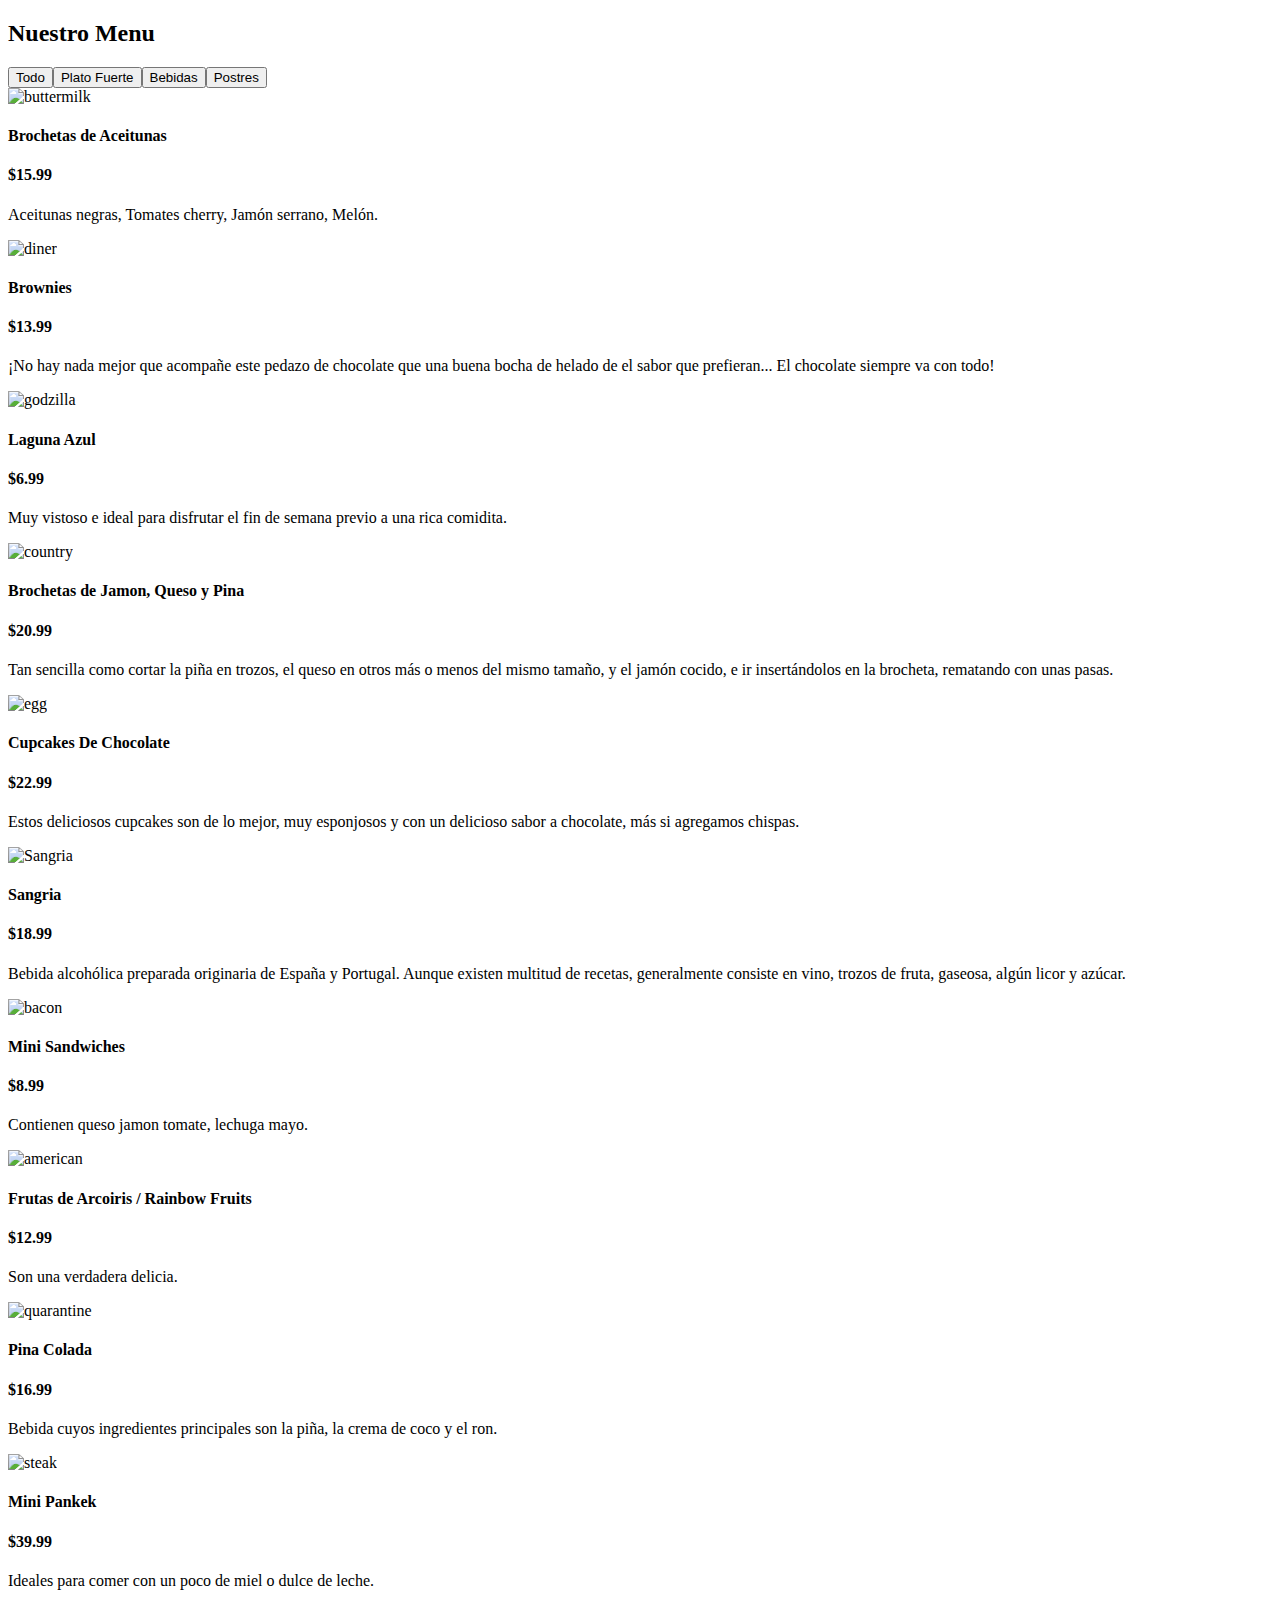
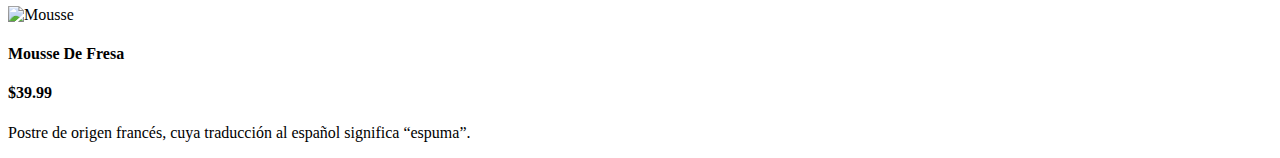
==== index.html @ 53e67946 "file html" ====
<!DOCTYPE html>
<!-- saved from url=(0052)https://vanilla-js-basic-project-8-menu.netlify.app/ -->
<html lang="en"><head><meta http-equiv="Content-Type" content="text/html; charset=UTF-8">
    
    <meta name="viewport" content="width=device-width, initial-scale=1.0">
    <title>Menu</title>
    <!-- font awesome -->
    <link rel="stylesheet" href="./Menu_files/all.min.css">
    <!-- styles -->
    <link rel="stylesheet" href="./Menu_files/styles.css">
  </head>
  <body>
    <section class="menu">
      <!-- title -->
      <div class="title">
        <h2>Nuestro Menu</h2>
        <div class="underline"></div>
      </div>
      <!-- filter buttons -->
      <div class="btn-container"><button class="filter-btn" type="button" data-id="todo">Todo</button><button class="filter-btn" type="button" data-id="plato·Fuerte">Plato Fuerte</button><button class="filter-btn" type="button" data-id="bebidas">Bebidas</button><button class="filter-btn" type="button" data-id="postres">Postres</button></div>
      <!-- menu items -->
      <div class="section-center"><article class="menu-item">
          <img src="./Menu_files/item-1.jpeg" class="photo" alt="buttermilk" pancakes="">
          <div class="item-info">
            <header>
              <h4>Brochetas de Aceitunas</h4>
              <h4 class="price">$15.99</h4>
            </header>
            <p class="item-text">
              Aceitunas negras, Tomates cherry, Jamón serrano, Melón. 
            </p>
          </div>
        </article><article class="menu-item">
          <img src="./Menu_files/item-2.jpeg" class="photo" alt="diner" double="">
          <div class="item-info">
            <header>
              <h4>Brownies</h4>
              <h4 class="price">$13.99</h4>
            </header>
            <p class="item-text">
              ¡No hay nada mejor que acompañe este pedazo de chocolate que una buena bocha de helado de el sabor que prefieran... El chocolate siempre va con todo! 
            </p>
          </div>
        </article><article class="menu-item">
          <img src="./Menu_files/item-3.jpeg" class="photo" alt="godzilla">
          <div class="item-info">
            <header>
              <h4>Laguna Azul</h4>
              <h4 class="price">$6.99</h4>
            </header>
            <p class="item-text">
              Muy vistoso e ideal para disfrutar el fin de semana previo a una rica comidita.
            </p>
          </div>
        </article><article class="menu-item">
          <img src="./Menu_files/item-4.jpeg" class="photo" alt="country">
          <div class="item-info">
            <header>
              <h4>Brochetas de Jamon, Queso y Pina</h4>
              <h4 class="price">$20.99</h4>
            </header>
            <p class="item-text">
              Tan sencilla como cortar la piña en trozos, el queso en otros más o menos del mismo tamaño, y el jamón cocido, e ir insertándolos en la brocheta, rematando con unas pasas.
            </p>
          </div>
        </article><article class="menu-item">
          <img src="./Menu_files/item-5.jpeg" class="photo" alt="egg">
          <div class="item-info">
            <header>
              <h4>Cupcakes De Chocolate</h4>
              <h4 class="price">$22.99</h4>
            </header>
            <p class="item-text">
              Estos deliciosos cupcakes son de lo mejor, muy esponjosos y con un delicioso sabor a chocolate, más si agregamos chispas. 
            </p>
          </div>
        </article><article class="menu-item">
          <img src="./Menu_files/item-6.jpeg" class="photo" alt="Sangria">
          <div class="item-info">
            <header>
              <h4>Sangria</h4>
              <h4 class="price">$18.99</h4>
            </header>
            <p class="item-text">
              Bebida alcohólica preparada originaria de España y Portugal. Aunque existen multitud de recetas, generalmente consiste en vino, trozos de fruta, gaseosa, algún licor y azúcar.
            </p>
          </div>
        </article><article class="menu-item">
          <img src="./Menu_files/item-7.jpeg" class="photo" alt="bacon" overflow="">
          <div class="item-info">
            <header>
              <h4>Mini Sandwiches</h4>
              <h4 class="price">$8.99</h4>
            </header>
            <p class="item-text">
              Contienen queso jamon tomate, lechuga mayo. 
            </p>
          </div>
        </article><article class="menu-item">
          <img src="./Menu_files/item-8.jpeg" class="photo" alt="american" classic="">
          <div class="item-info">
            <header>
              <h4>Frutas de Arcoiris / Rainbow Fruits</h4>
              <h4 class="price">$12.99</h4>
            </header>
            <p class="item-text">
              Son una verdadera delicia.  
            </p>
          </div>
        </article><article class="menu-item">
          <img src="./Menu_files/item-9.jpeg" class="photo" alt="quarantine" buddy="">
          <div class="item-info">
            <header>
              <h4>Pina Colada</h4>
              <h4 class="price">$16.99</h4>
            </header>
            <p class="item-text">
              Bebida cuyos ingredientes principales son la piña, la crema de coco y el ron.
            </p>
          </div>
        </article><article class="menu-item">
          <img src="./Menu_files/item-10.jpeg" class="photo" alt="steak" dinner="">
          <div class="item-info">
            <header>
              <h4>Mini Pankek</h4>
              <h4 class="price">$39.99</h4>
            </header>
            <p class="item-text">
              Ideales para comer con un poco de miel o dulce de leche.
            </p>
          </div>
        </article><article class="menu-item">
          <img src="./Menu_files/item-11.jpeg" class="photo" alt="Mousse" fresa="">
          <div class="item-info">
            <header>
              <h4>Mousse De Fresa</h4>
              <h4 class="price">$39.99</h4>
            </header>
            <p class="item-text">
              Postre de origen francés, cuya traducción al español significa “espuma”.
            </p>
          </div>
        </article></div>
    </section>
    <!-- javascript -->
    <script src="./Menu_files/app.js"></script>
  

</body></html>
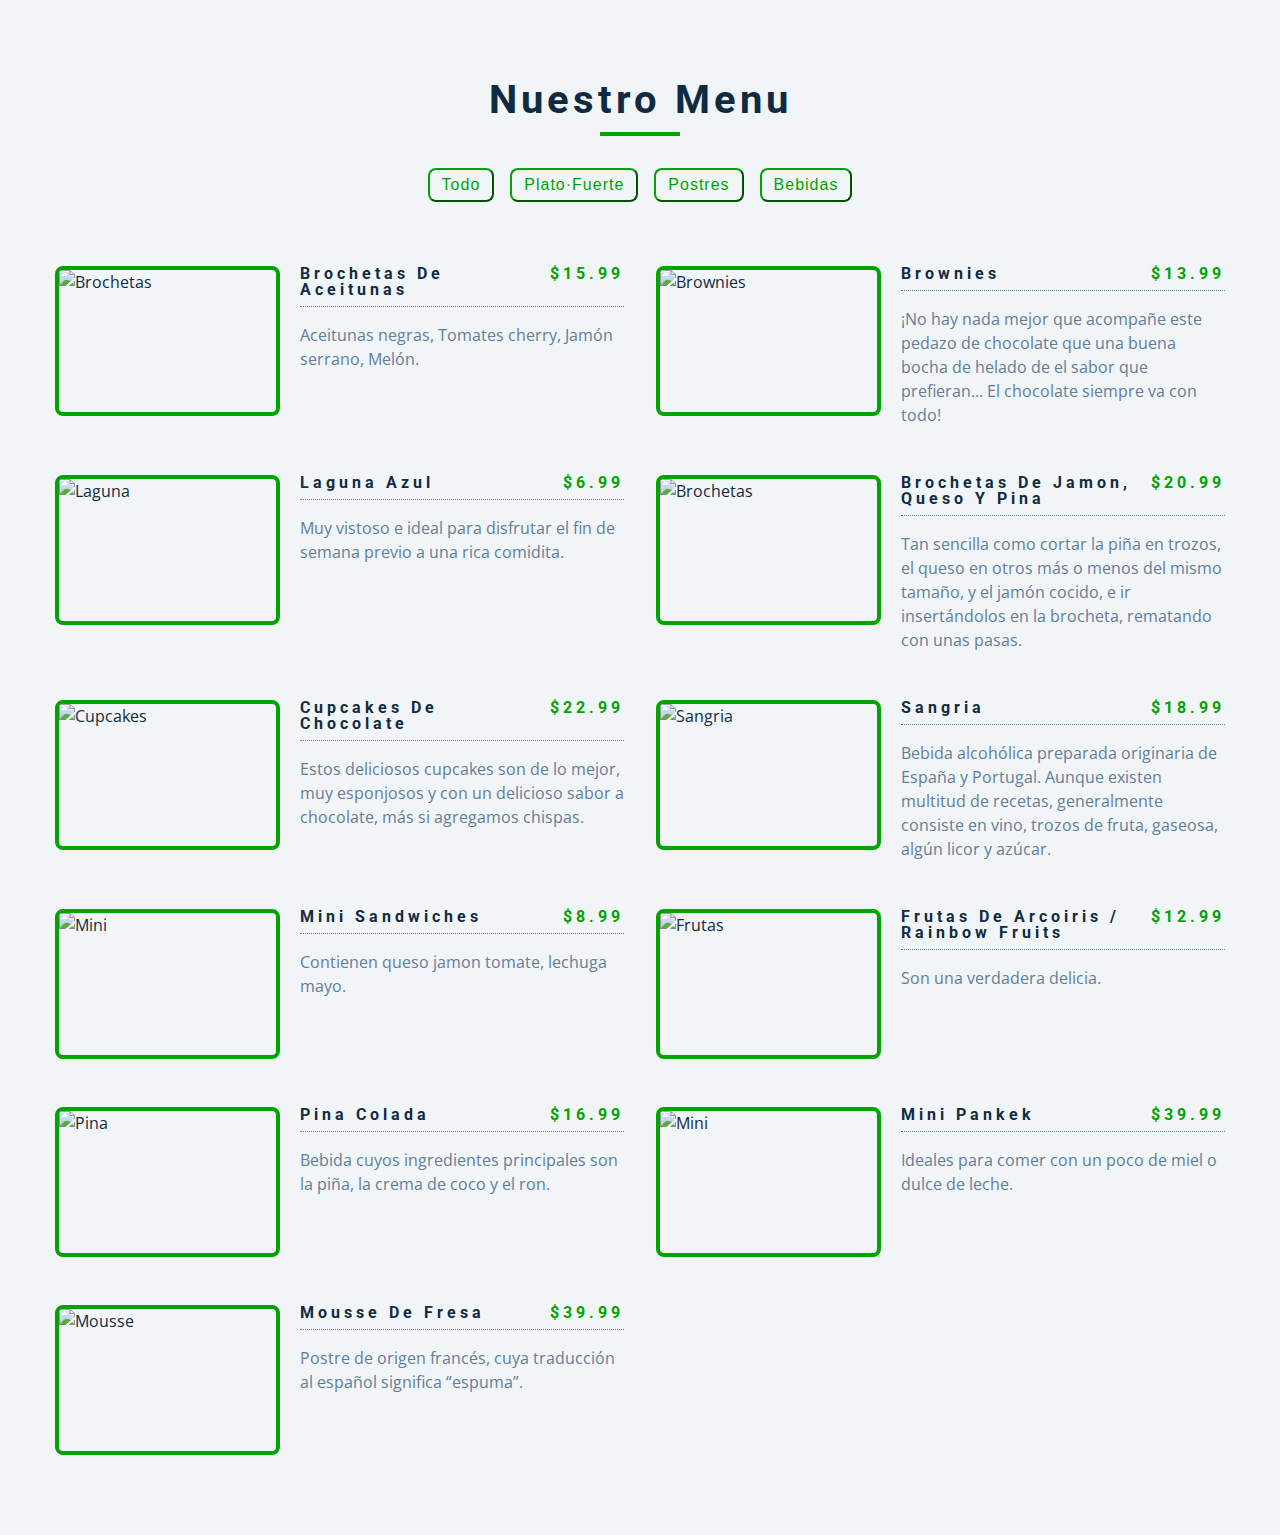
==== commit 3727f35a: "Update index.html" ====
--- a/index.html
+++ b/index.html
@@ -1,13 +1,12 @@
 <!DOCTYPE html>
-<!-- saved from url=(0052)https://vanilla-js-basic-project-8-menu.netlify.app/ -->
 <html lang="en"><head><meta http-equiv="Content-Type" content="text/html; charset=UTF-8">
     
     <meta name="viewport" content="width=device-width, initial-scale=1.0">
     <title>Menu</title>
     <!-- font awesome -->
-    <link rel="stylesheet" href="./Menu_files/all.min.css">
+    <link rel="stylesheet" href="all.min.css">
     <!-- styles -->
-    <link rel="stylesheet" href="./Menu_files/styles.css">
+    <link rel="stylesheet" href="styles.css">
   </head>
   <body>
     <section class="menu">
@@ -20,7 +19,7 @@
       <div class="btn-container"><button class="filter-btn" type="button" data-id="todo">Todo</button><button class="filter-btn" type="button" data-id="plato·Fuerte">Plato Fuerte</button><button class="filter-btn" type="button" data-id="bebidas">Bebidas</button><button class="filter-btn" type="button" data-id="postres">Postres</button></div>
       <!-- menu items -->
       <div class="section-center"><article class="menu-item">
-          <img src="./Menu_files/item-1.jpeg" class="photo" alt="buttermilk" pancakes="">
+          <img src="item-1.jpeg" class="photo" alt="buttermilk" pancakes="">
           <div class="item-info">
             <header>
               <h4>Brochetas de Aceitunas</h4>
@@ -31,7 +30,7 @@
             </p>
           </div>
         </article><article class="menu-item">
-          <img src="./Menu_files/item-2.jpeg" class="photo" alt="diner" double="">
+          <img src="item-2.jpeg" class="photo" alt="diner" double="">
           <div class="item-info">
             <header>
               <h4>Brownies</h4>
@@ -42,7 +41,7 @@
             </p>
           </div>
         </article><article class="menu-item">
-          <img src="./Menu_files/item-3.jpeg" class="photo" alt="godzilla">
+          <img src="item-3.jpeg" class="photo" alt="godzilla">
           <div class="item-info">
             <header>
               <h4>Laguna Azul</h4>
@@ -53,7 +52,7 @@
             </p>
           </div>
         </article><article class="menu-item">
-          <img src="./Menu_files/item-4.jpeg" class="photo" alt="country">
+          <img src="item-4.jpeg" class="photo" alt="country">
           <div class="item-info">
             <header>
               <h4>Brochetas de Jamon, Queso y Pina</h4>
@@ -64,7 +63,7 @@
             </p>
           </div>
         </article><article class="menu-item">
-          <img src="./Menu_files/item-5.jpeg" class="photo" alt="egg">
+          <img src="item-5.jpeg" class="photo" alt="egg">
           <div class="item-info">
             <header>
               <h4>Cupcakes De Chocolate</h4>
@@ -75,7 +74,7 @@
             </p>
           </div>
         </article><article class="menu-item">
-          <img src="./Menu_files/item-6.jpeg" class="photo" alt="Sangria">
+          <img src="item-6.jpeg" class="photo" alt="Sangria">
           <div class="item-info">
             <header>
               <h4>Sangria</h4>
@@ -86,7 +85,7 @@
             </p>
           </div>
         </article><article class="menu-item">
-          <img src="./Menu_files/item-7.jpeg" class="photo" alt="bacon" overflow="">
+          <img src="item-7.jpeg" class="photo" alt="bacon" overflow="">
           <div class="item-info">
             <header>
               <h4>Mini Sandwiches</h4>
@@ -97,7 +96,7 @@
             </p>
           </div>
         </article><article class="menu-item">
-          <img src="./Menu_files/item-8.jpeg" class="photo" alt="american" classic="">
+          <img src="item-8.jpeg" class="photo" alt="american" classic="">
           <div class="item-info">
             <header>
               <h4>Frutas de Arcoiris / Rainbow Fruits</h4>
@@ -108,7 +107,7 @@
             </p>
           </div>
         </article><article class="menu-item">
-          <img src="./Menu_files/item-9.jpeg" class="photo" alt="quarantine" buddy="">
+          <img src="item-9.jpeg" class="photo" alt="quarantine" buddy="">
           <div class="item-info">
             <header>
               <h4>Pina Colada</h4>
@@ -119,7 +118,7 @@
             </p>
           </div>
         </article><article class="menu-item">
-          <img src="./Menu_files/item-10.jpeg" class="photo" alt="steak" dinner="">
+          <img src="item-10.jpeg" class="photo" alt="steak" dinner="">
           <div class="item-info">
             <header>
               <h4>Mini Pankek</h4>
@@ -130,7 +129,7 @@
             </p>
           </div>
         </article><article class="menu-item">
-          <img src="./Menu_files/item-11.jpeg" class="photo" alt="Mousse" fresa="">
+          <img src="item-11.jpeg" class="photo" alt="Mousse" fresa="">
           <div class="item-info">
             <header>
               <h4>Mousse De Fresa</h4>
@@ -143,7 +142,7 @@
         </article></div>
     </section>
     <!-- javascript -->
-    <script src="./Menu_files/app.js"></script>
+    <script src="app.js"></script>
   
 
-</body></html>+</body></html>
--- a/all.min.css
+++ b/all.min.css
@@ -0,0 +1,5 @@
+/*!
+ * Font Awesome Free 5.12.0 by @fontawesome - https://fontawesome.com
+ * License - https://fontawesome.com/license/free (Icons: CC BY 4.0, Fonts: SIL OFL 1.1, Code: MIT License)
+ */
+.fa,.fab,.fad,.fal,.far,.fas{-moz-osx-font-smoothing:grayscale;-webkit-font-smoothing:antialiased;display:inline-block;font-style:normal;font-variant:normal;text-rendering:auto;line-height:1}.fa-lg{font-size:1.33333em;line-height:.75em;vertical-align:-.0667em}.fa-xs{font-size:.75em}.fa-sm{font-size:.875em}.fa-1x{font-size:1em}.fa-2x{font-size:2em}.fa-3x{font-size:3em}.fa-4x{font-size:4em}.fa-5x{font-size:5em}.fa-6x{font-size:6em}.fa-7x{font-size:7em}.fa-8x{font-size:8em}.fa-9x{font-size:9em}.fa-10x{font-size:10em}.fa-fw{text-align:center;width:1.25em}.fa-ul{list-style-type:none;margin-left:2.5em;padding-left:0}.fa-ul>li{position:relative}.fa-li{left:-2em;position:absolute;text-align:center;width:2em;line-height:inherit}.fa-border{border:.08em solid #eee;border-radius:.1em;padding:.2em .25em .15em}.fa-pull-left{float:left}.fa-pull-right{float:right}.fa.fa-pull-left,.fab.fa-pull-left,.fal.fa-pull-left,.far.fa-pull-left,.fas.fa-pull-left{margin-right:.3em}.fa.fa-pull-right,.fab.fa-pull-right,.fal.fa-pull-right,.far.fa-pull-right,.fas.fa-pull-right{margin-left:.3em}.fa-spin{-webkit-animation:fa-spin 2s linear infinite;animation:fa-spin 2s linear infinite}.fa-pulse{-webkit-animation:fa-spin 1s steps(8) infinite;animation:fa-spin 1s steps(8) infinite}@-webkit-keyframes fa-spin{0%{-webkit-transform:rotate(0deg);transform:rotate(0deg)}to{-webkit-transform:rotate(1turn);transform:rotate(1turn)}}@keyframes fa-spin{0%{-webkit-transform:rotate(0deg);transform:rotate(0deg)}to{-webkit-transform:rotate(1turn);transform:rotate(1turn)}}.fa-rotate-90{-ms-filter:"progid:DXImageTransform.Microsoft.BasicImage(rotation=1)";-webkit-transform:rotate(90deg);transform:rotate(90deg)}.fa-rotate-180{-ms-filter:"progid:DXImageTransform.Microsoft.BasicImage(rotation=2)";-webkit-transform:rotate(180deg);transform:rotate(180deg)}.fa-rotate-270{-ms-filter:"progid:DXImageTransform.Microsoft.BasicImage(rotation=3)";-webkit-transform:rotate(270deg);transform:rotate(270deg)}.fa-flip-horizontal{-ms-filter:"progid:DXImageTransform.Microsoft.BasicImage(rotation=0, mirror=1)";-webkit-transform:scaleX(-1);transform:scaleX(-1)}.fa-flip-vertical{-webkit-transform:scaleY(-1);transform:scaleY(-1)}.fa-flip-both,.fa-flip-horizontal.fa-flip-vertical,.fa-flip-vertical{-ms-filter:"progid:DXImageTransform.Microsoft.BasicImage(rotation=2, mirror=1)"}.fa-flip-both,.fa-flip-horizontal.fa-flip-vertical{-webkit-transform:scale(-1);transform:scale(-1)}:root .fa-flip-both,:root .fa-flip-horizontal,:root .fa-flip-vertical,:root .fa-rotate-90,:root .fa-rotate-180,:root .fa-rotate-270{-webkit-filter:none;filter:none}.fa-stack{display:inline-block;height:2em;line-height:2em;position:relative;vertical-align:middle;width:2.5em}.fa-stack-1x,.fa-stack-2x{left:0;position:absolute;text-align:center;width:100%}.fa-stack-1x{line-height:inherit}.fa-stack-2x{font-size:2em}.fa-inverse{color:#fff}.fa-500px:before{content:"\f26e"}.fa-accessible-icon:before{content:"\f368"}.fa-accusoft:before{content:"\f369"}.fa-acquisitions-incorporated:before{content:"\f6af"}.fa-ad:before{content:"\f641"}.fa-address-book:before{content:"\f2b9"}.fa-address-card:before{content:"\f2bb"}.fa-adjust:before{content:"\f042"}.fa-adn:before{content:"\f170"}.fa-adobe:before{content:"\f778"}.fa-adversal:before{content:"\f36a"}.fa-affiliatetheme:before{content:"\f36b"}.fa-air-freshener:before{content:"\f5d0"}.fa-airbnb:before{content:"\f834"}.fa-algolia:before{content:"\f36c"}.fa-align-center:before{content:"\f037"}.fa-align-justify:before{content:"\f039"}.fa-align-left:before{content:"\f036"}.fa-align-right:before{content:"\f038"}.fa-alipay:before{content:"\f642"}.fa-allergies:before{content:"\f461"}.fa-amazon:before{content:"\f270"}.fa-amazon-pay:before{content:"\f42c"}.fa-ambulance:before{content:"\f0f9"}.fa-american-sign-language-interpreting:before{content:"\f2a3"}.fa-amilia:before{content:"\f36d"}.fa-anchor:before{content:"\f13d"}.fa-android:before{content:"\f17b"}.fa-angellist:before{content:"\f209"}.fa-angle-double-down:before{content:"\f103"}.fa-angle-double-left:before{content:"\f100"}.fa-angle-double-right:before{content:"\f101"}.fa-angle-double-up:before{content:"\f102"}.fa-angle-down:before{content:"\f107"}.fa-angle-left:before{content:"\f104"}.fa-angle-right:before{content:"\f105"}.fa-angle-up:before{content:"\f106"}.fa-angry:before{content:"\f556"}.fa-angrycreative:before{content:"\f36e"}.fa-angular:before{content:"\f420"}.fa-ankh:before{content:"\f644"}.fa-app-store:before{content:"\f36f"}.fa-app-store-ios:before{content:"\f370"}.fa-apper:before{content:"\f371"}.fa-apple:before{content:"\f179"}.fa-apple-alt:before{content:"\f5d1"}.fa-apple-pay:before{content:"\f415"}.fa-archive:before{content:"\f187"}.fa-archway:before{content:"\f557"}.fa-arrow-alt-circle-down:before{content:"\f358"}.fa-arrow-alt-circle-left:before{content:"\f359"}.fa-arrow-alt-circle-right:before{content:"\f35a"}.fa-arrow-alt-circle-up:before{content:"\f35b"}.fa-arrow-circle-down:before{content:"\f0ab"}.fa-arrow-circle-left:before{content:"\f0a8"}.fa-arrow-circle-right:before{content:"\f0a9"}.fa-arrow-circle-up:before{content:"\f0aa"}.fa-arrow-down:before{content:"\f063"}.fa-arrow-left:before{content:"\f060"}.fa-arrow-right:before{content:"\f061"}.fa-arrow-up:before{content:"\f062"}.fa-arrows-alt:before{content:"\f0b2"}.fa-arrows-alt-h:before{content:"\f337"}.fa-arrows-alt-v:before{content:"\f338"}.fa-artstation:before{content:"\f77a"}.fa-assistive-listening-systems:before{content:"\f2a2"}.fa-asterisk:before{content:"\f069"}.fa-asymmetrik:before{content:"\f372"}.fa-at:before{content:"\f1fa"}.fa-atlas:before{content:"\f558"}.fa-atlassian:before{content:"\f77b"}.fa-atom:before{content:"\f5d2"}.fa-audible:before{content:"\f373"}.fa-audio-description:before{content:"\f29e"}.fa-autoprefixer:before{content:"\f41c"}.fa-avianex:before{content:"\f374"}.fa-aviato:before{content:"\f421"}.fa-award:before{content:"\f559"}.fa-aws:before{content:"\f375"}.fa-baby:before{content:"\f77c"}.fa-baby-carriage:before{content:"\f77d"}.fa-backspace:before{content:"\f55a"}.fa-backward:before{content:"\f04a"}.fa-bacon:before{content:"\f7e5"}.fa-bahai:before{content:"\f666"}.fa-balance-scale:before{content:"\f24e"}.fa-balance-scale-left:before{content:"\f515"}.fa-balance-scale-right:before{content:"\f516"}.fa-ban:before{content:"\f05e"}.fa-band-aid:before{content:"\f462"}.fa-bandcamp:before{content:"\f2d5"}.fa-barcode:before{content:"\f02a"}.fa-bars:before{content:"\f0c9"}.fa-baseball-ball:before{content:"\f433"}.fa-basketball-ball:before{content:"\f434"}.fa-bath:before{content:"\f2cd"}.fa-battery-empty:before{content:"\f244"}.fa-battery-full:before{content:"\f240"}.fa-battery-half:before{content:"\f242"}.fa-battery-quarter:before{content:"\f243"}.fa-battery-three-quarters:before{content:"\f241"}.fa-battle-net:before{content:"\f835"}.fa-bed:before{content:"\f236"}.fa-beer:before{content:"\f0fc"}.fa-behance:before{content:"\f1b4"}.fa-behance-square:before{content:"\f1b5"}.fa-bell:before{content:"\f0f3"}.fa-bell-slash:before{content:"\f1f6"}.fa-bezier-curve:before{content:"\f55b"}.fa-bible:before{content:"\f647"}.fa-bicycle:before{content:"\f206"}.fa-biking:before{content:"\f84a"}.fa-bimobject:before{content:"\f378"}.fa-binoculars:before{content:"\f1e5"}.fa-biohazard:before{content:"\f780"}.fa-birthday-cake:before{content:"\f1fd"}.fa-bitbucket:before{content:"\f171"}.fa-bitcoin:before{content:"\f379"}.fa-bity:before{content:"\f37a"}.fa-black-tie:before{content:"\f27e"}.fa-blackberry:before{content:"\f37b"}.fa-blender:before{content:"\f517"}.fa-blender-phone:before{content:"\f6b6"}.fa-blind:before{content:"\f29d"}.fa-blog:before{content:"\f781"}.fa-blogger:before{content:"\f37c"}.fa-blogger-b:before{content:"\f37d"}.fa-bluetooth:before{content:"\f293"}.fa-bluetooth-b:before{content:"\f294"}.fa-bold:before{content:"\f032"}.fa-bolt:before{content:"\f0e7"}.fa-bomb:before{content:"\f1e2"}.fa-bone:before{content:"\f5d7"}.fa-bong:before{content:"\f55c"}.fa-book:before{content:"\f02d"}.fa-book-dead:before{content:"\f6b7"}.fa-book-medical:before{content:"\f7e6"}.fa-book-open:before{content:"\f518"}.fa-book-reader:before{content:"\f5da"}.fa-bookmark:before{content:"\f02e"}.fa-bootstrap:before{content:"\f836"}.fa-border-all:before{content:"\f84c"}.fa-border-none:before{content:"\f850"}.fa-border-style:before{content:"\f853"}.fa-bowling-ball:before{content:"\f436"}.fa-box:before{content:"\f466"}.fa-box-open:before{content:"\f49e"}.fa-boxes:before{content:"\f468"}.fa-braille:before{content:"\f2a1"}.fa-brain:before{content:"\f5dc"}.fa-bread-slice:before{content:"\f7ec"}.fa-briefcase:before{content:"\f0b1"}.fa-briefcase-medical:before{content:"\f469"}.fa-broadcast-tower:before{content:"\f519"}.fa-broom:before{content:"\f51a"}.fa-brush:before{content:"\f55d"}.fa-btc:before{content:"\f15a"}.fa-buffer:before{content:"\f837"}.fa-bug:before{content:"\f188"}.fa-building:before{content:"\f1ad"}.fa-bullhorn:before{content:"\f0a1"}.fa-bullseye:before{content:"\f140"}.fa-burn:before{content:"\f46a"}.fa-buromobelexperte:before{content:"\f37f"}.fa-bus:before{content:"\f207"}.fa-bus-alt:before{content:"\f55e"}.fa-business-time:before{content:"\f64a"}.fa-buy-n-large:before{content:"\f8a6"}.fa-buysellads:before{content:"\f20d"}.fa-calculator:before{content:"\f1ec"}.fa-calendar:before{content:"\f133"}.fa-calendar-alt:before{content:"\f073"}.fa-calendar-check:before{content:"\f274"}.fa-calendar-day:before{content:"\f783"}.fa-calendar-minus:before{content:"\f272"}.fa-calendar-plus:before{content:"\f271"}.fa-calendar-times:before{content:"\f273"}.fa-calendar-week:before{content:"\f784"}.fa-camera:before{content:"\f030"}.fa-camera-retro:before{content:"\f083"}.fa-campground:before{content:"\f6bb"}.fa-canadian-maple-leaf:before{content:"\f785"}.fa-candy-cane:before{content:"\f786"}.fa-cannabis:before{content:"\f55f"}.fa-capsules:before{content:"\f46b"}.fa-car:before{content:"\f1b9"}.fa-car-alt:before{content:"\f5de"}.fa-car-battery:before{content:"\f5df"}.fa-car-crash:before{content:"\f5e1"}.fa-car-side:before{content:"\f5e4"}.fa-caravan:before{content:"\f8ff"}.fa-caret-down:before{content:"\f0d7"}.fa-caret-left:before{content:"\f0d9"}.fa-caret-right:before{content:"\f0da"}.fa-caret-square-down:before{content:"\f150"}.fa-caret-square-left:before{content:"\f191"}.fa-caret-square-right:before{content:"\f152"}.fa-caret-square-up:before{content:"\f151"}.fa-caret-up:before{content:"\f0d8"}.fa-carrot:before{content:"\f787"}.fa-cart-arrow-down:before{content:"\f218"}.fa-cart-plus:before{content:"\f217"}.fa-cash-register:before{content:"\f788"}.fa-cat:before{content:"\f6be"}.fa-cc-amazon-pay:before{content:"\f42d"}.fa-cc-amex:before{content:"\f1f3"}.fa-cc-apple-pay:before{content:"\f416"}.fa-cc-diners-club:before{content:"\f24c"}.fa-cc-discover:before{content:"\f1f2"}.fa-cc-jcb:before{content:"\f24b"}.fa-cc-mastercard:before{content:"\f1f1"}.fa-cc-paypal:before{content:"\f1f4"}.fa-cc-stripe:before{content:"\f1f5"}.fa-cc-visa:before{content:"\f1f0"}.fa-centercode:before{content:"\f380"}.fa-centos:before{content:"\f789"}.fa-certificate:before{content:"\f0a3"}.fa-chair:before{content:"\f6c0"}.fa-chalkboard:before{content:"\f51b"}.fa-chalkboard-teacher:before{content:"\f51c"}.fa-charging-station:before{content:"\f5e7"}.fa-chart-area:before{content:"\f1fe"}.fa-chart-bar:before{content:"\f080"}.fa-chart-line:before{content:"\f201"}.fa-chart-pie:before{content:"\f200"}.fa-check:before{content:"\f00c"}.fa-check-circle:before{content:"\f058"}.fa-check-double:before{content:"\f560"}.fa-check-square:before{content:"\f14a"}.fa-cheese:before{content:"\f7ef"}.fa-chess:before{content:"\f439"}.fa-chess-bishop:before{content:"\f43a"}.fa-chess-board:before{content:"\f43c"}.fa-chess-king:before{content:"\f43f"}.fa-chess-knight:before{content:"\f441"}.fa-chess-pawn:before{content:"\f443"}.fa-chess-queen:before{content:"\f445"}.fa-chess-rook:before{content:"\f447"}.fa-chevron-circle-down:before{content:"\f13a"}.fa-chevron-circle-left:before{content:"\f137"}.fa-chevron-circle-right:before{content:"\f138"}.fa-chevron-circle-up:before{content:"\f139"}.fa-chevron-down:before{content:"\f078"}.fa-chevron-left:before{content:"\f053"}.fa-chevron-right:before{content:"\f054"}.fa-chevron-up:before{content:"\f077"}.fa-child:before{content:"\f1ae"}.fa-chrome:before{content:"\f268"}.fa-chromecast:before{content:"\f838"}.fa-church:before{content:"\f51d"}.fa-circle:before{content:"\f111"}.fa-circle-notch:before{content:"\f1ce"}.fa-city:before{content:"\f64f"}.fa-clinic-medical:before{content:"\f7f2"}.fa-clipboard:before{content:"\f328"}.fa-clipboard-check:before{content:"\f46c"}.fa-clipboard-list:before{content:"\f46d"}.fa-clock:before{content:"\f017"}.fa-clone:before{content:"\f24d"}.fa-closed-captioning:before{content:"\f20a"}.fa-cloud:before{content:"\f0c2"}.fa-cloud-download-alt:before{content:"\f381"}.fa-cloud-meatball:before{content:"\f73b"}.fa-cloud-moon:before{content:"\f6c3"}.fa-cloud-moon-rain:before{content:"\f73c"}.fa-cloud-rain:before{content:"\f73d"}.fa-cloud-showers-heavy:before{content:"\f740"}.fa-cloud-sun:before{content:"\f6c4"}.fa-cloud-sun-rain:before{content:"\f743"}.fa-cloud-upload-alt:before{content:"\f382"}.fa-cloudscale:before{content:"\f383"}.fa-cloudsmith:before{content:"\f384"}.fa-cloudversify:before{content:"\f385"}.fa-cocktail:before{content:"\f561"}.fa-code:before{content:"\f121"}.fa-code-branch:before{content:"\f126"}.fa-codepen:before{content:"\f1cb"}.fa-codiepie:before{content:"\f284"}.fa-coffee:before{content:"\f0f4"}.fa-cog:before{content:"\f013"}.fa-cogs:before{content:"\f085"}.fa-coins:before{content:"\f51e"}.fa-columns:before{content:"\f0db"}.fa-comment:before{content:"\f075"}.fa-comment-alt:before{content:"\f27a"}.fa-comment-dollar:before{content:"\f651"}.fa-comment-dots:before{content:"\f4ad"}.fa-comment-medical:before{content:"\f7f5"}.fa-comment-slash:before{content:"\f4b3"}.fa-comments:before{content:"\f086"}.fa-comments-dollar:before{content:"\f653"}.fa-compact-disc:before{content:"\f51f"}.fa-compass:before{content:"\f14e"}.fa-compress:before{content:"\f066"}.fa-compress-alt:before{content:"\f422"}.fa-compress-arrows-alt:before{content:"\f78c"}.fa-concierge-bell:before{content:"\f562"}.fa-confluence:before{content:"\f78d"}.fa-connectdevelop:before{content:"\f20e"}.fa-contao:before{content:"\f26d"}.fa-cookie:before{content:"\f563"}.fa-cookie-bite:before{content:"\f564"}.fa-copy:before{content:"\f0c5"}.fa-copyright:before{content:"\f1f9"}.fa-cotton-bureau:before{content:"\f89e"}.fa-couch:before{content:"\f4b8"}.fa-cpanel:before{content:"\f388"}.fa-creative-commons:before{content:"\f25e"}.fa-creative-commons-by:before{content:"\f4e7"}.fa-creative-commons-nc:before{content:"\f4e8"}.fa-creative-commons-nc-eu:before{content:"\f4e9"}.fa-creative-commons-nc-jp:before{content:"\f4ea"}.fa-creative-commons-nd:before{content:"\f4eb"}.fa-creative-commons-pd:before{content:"\f4ec"}.fa-creative-commons-pd-alt:before{content:"\f4ed"}.fa-creative-commons-remix:before{content:"\f4ee"}.fa-creative-commons-sa:before{content:"\f4ef"}.fa-creative-commons-sampling:before{content:"\f4f0"}.fa-creative-commons-sampling-plus:before{content:"\f4f1"}.fa-creative-commons-share:before{content:"\f4f2"}.fa-creative-commons-zero:before{content:"\f4f3"}.fa-credit-card:before{content:"\f09d"}.fa-critical-role:before{content:"\f6c9"}.fa-crop:before{content:"\f125"}.fa-crop-alt:before{content:"\f565"}.fa-cross:before{content:"\f654"}.fa-crosshairs:before{content:"\f05b"}.fa-crow:before{content:"\f520"}.fa-crown:before{content:"\f521"}.fa-crutch:before{content:"\f7f7"}.fa-css3:before{content:"\f13c"}.fa-css3-alt:before{content:"\f38b"}.fa-cube:before{content:"\f1b2"}.fa-cubes:before{content:"\f1b3"}.fa-cut:before{content:"\f0c4"}.fa-cuttlefish:before{content:"\f38c"}.fa-d-and-d:before{content:"\f38d"}.fa-d-and-d-beyond:before{content:"\f6ca"}.fa-dashcube:before{content:"\f210"}.fa-database:before{content:"\f1c0"}.fa-deaf:before{content:"\f2a4"}.fa-delicious:before{content:"\f1a5"}.fa-democrat:before{content:"\f747"}.fa-deploydog:before{content:"\f38e"}.fa-deskpro:before{content:"\f38f"}.fa-desktop:before{content:"\f108"}.fa-dev:before{content:"\f6cc"}.fa-deviantart:before{content:"\f1bd"}.fa-dharmachakra:before{content:"\f655"}.fa-dhl:before{content:"\f790"}.fa-diagnoses:before{content:"\f470"}.fa-diaspora:before{content:"\f791"}.fa-dice:before{content:"\f522"}.fa-dice-d20:before{content:"\f6cf"}.fa-dice-d6:before{content:"\f6d1"}.fa-dice-five:before{content:"\f523"}.fa-dice-four:before{content:"\f524"}.fa-dice-one:before{content:"\f525"}.fa-dice-six:before{content:"\f526"}.fa-dice-three:before{content:"\f527"}.fa-dice-two:before{content:"\f528"}.fa-digg:before{content:"\f1a6"}.fa-digital-ocean:before{content:"\f391"}.fa-digital-tachograph:before{content:"\f566"}.fa-directions:before{content:"\f5eb"}.fa-discord:before{content:"\f392"}.fa-discourse:before{content:"\f393"}.fa-divide:before{content:"\f529"}.fa-dizzy:before{content:"\f567"}.fa-dna:before{content:"\f471"}.fa-dochub:before{content:"\f394"}.fa-docker:before{content:"\f395"}.fa-dog:before{content:"\f6d3"}.fa-dollar-sign:before{content:"\f155"}.fa-dolly:before{content:"\f472"}.fa-dolly-flatbed:before{content:"\f474"}.fa-donate:before{content:"\f4b9"}.fa-door-closed:before{content:"\f52a"}.fa-door-open:before{content:"\f52b"}.fa-dot-circle:before{content:"\f192"}.fa-dove:before{content:"\f4ba"}.fa-download:before{content:"\f019"}.fa-draft2digital:before{content:"\f396"}.fa-drafting-compass:before{content:"\f568"}.fa-dragon:before{content:"\f6d5"}.fa-draw-polygon:before{content:"\f5ee"}.fa-dribbble:before{content:"\f17d"}.fa-dribbble-square:before{content:"\f397"}.fa-dropbox:before{content:"\f16b"}.fa-drum:before{content:"\f569"}.fa-drum-steelpan:before{content:"\f56a"}.fa-drumstick-bite:before{content:"\f6d7"}.fa-drupal:before{content:"\f1a9"}.fa-dumbbell:before{content:"\f44b"}.fa-dumpster:before{content:"\f793"}.fa-dumpster-fire:before{content:"\f794"}.fa-dungeon:before{content:"\f6d9"}.fa-dyalog:before{content:"\f399"}.fa-earlybirds:before{content:"\f39a"}.fa-ebay:before{content:"\f4f4"}.fa-edge:before{content:"\f282"}.fa-edit:before{content:"\f044"}.fa-egg:before{content:"\f7fb"}.fa-eject:before{content:"\f052"}.fa-elementor:before{content:"\f430"}.fa-ellipsis-h:before{content:"\f141"}.fa-ellipsis-v:before{content:"\f142"}.fa-ello:before{content:"\f5f1"}.fa-ember:before{content:"\f423"}.fa-empire:before{content:"\f1d1"}.fa-envelope:before{content:"\f0e0"}.fa-envelope-open:before{content:"\f2b6"}.fa-envelope-open-text:before{content:"\f658"}.fa-envelope-square:before{content:"\f199"}.fa-envira:before{content:"\f299"}.fa-equals:before{content:"\f52c"}.fa-eraser:before{content:"\f12d"}.fa-erlang:before{content:"\f39d"}.fa-ethereum:before{content:"\f42e"}.fa-ethernet:before{content:"\f796"}.fa-etsy:before{content:"\f2d7"}.fa-euro-sign:before{content:"\f153"}.fa-evernote:before{content:"\f839"}.fa-exchange-alt:before{content:"\f362"}.fa-exclamation:before{content:"\f12a"}.fa-exclamation-circle:before{content:"\f06a"}.fa-exclamation-triangle:before{content:"\f071"}.fa-expand:before{content:"\f065"}.fa-expand-alt:before{content:"\f424"}.fa-expand-arrows-alt:before{content:"\f31e"}.fa-expeditedssl:before{content:"\f23e"}.fa-external-link-alt:before{content:"\f35d"}.fa-external-link-square-alt:before{content:"\f360"}.fa-eye:before{content:"\f06e"}.fa-eye-dropper:before{content:"\f1fb"}.fa-eye-slash:before{content:"\f070"}.fa-facebook:before{content:"\f09a"}.fa-facebook-f:before{content:"\f39e"}.fa-facebook-messenger:before{content:"\f39f"}.fa-facebook-square:before{content:"\f082"}.fa-fan:before{content:"\f863"}.fa-fantasy-flight-games:before{content:"\f6dc"}.fa-fast-backward:before{content:"\f049"}.fa-fast-forward:before{content:"\f050"}.fa-fax:before{content:"\f1ac"}.fa-feather:before{content:"\f52d"}.fa-feather-alt:before{content:"\f56b"}.fa-fedex:before{content:"\f797"}.fa-fedora:before{content:"\f798"}.fa-female:before{content:"\f182"}.fa-fighter-jet:before{content:"\f0fb"}.fa-figma:before{content:"\f799"}.fa-file:before{content:"\f15b"}.fa-file-alt:before{content:"\f15c"}.fa-file-archive:before{content:"\f1c6"}.fa-file-audio:before{content:"\f1c7"}.fa-file-code:before{content:"\f1c9"}.fa-file-contract:before{content:"\f56c"}.fa-file-csv:before{content:"\f6dd"}.fa-file-download:before{content:"\f56d"}.fa-file-excel:before{content:"\f1c3"}.fa-file-export:before{content:"\f56e"}.fa-file-image:before{content:"\f1c5"}.fa-file-import:before{content:"\f56f"}.fa-file-invoice:before{content:"\f570"}.fa-file-invoice-dollar:before{content:"\f571"}.fa-file-medical:before{content:"\f477"}.fa-file-medical-alt:before{content:"\f478"}.fa-file-pdf:before{content:"\f1c1"}.fa-file-powerpoint:before{content:"\f1c4"}.fa-file-prescription:before{content:"\f572"}.fa-file-signature:before{content:"\f573"}.fa-file-upload:before{content:"\f574"}.fa-file-video:before{content:"\f1c8"}.fa-file-word:before{content:"\f1c2"}.fa-fill:before{content:"\f575"}.fa-fill-drip:before{content:"\f576"}.fa-film:before{content:"\f008"}.fa-filter:before{content:"\f0b0"}.fa-fingerprint:before{content:"\f577"}.fa-fire:before{content:"\f06d"}.fa-fire-alt:before{content:"\f7e4"}.fa-fire-extinguisher:before{content:"\f134"}.fa-firefox:before{content:"\f269"}.fa-firefox-browser:before{content:"\f907"}.fa-first-aid:before{content:"\f479"}.fa-first-order:before{content:"\f2b0"}.fa-first-order-alt:before{content:"\f50a"}.fa-firstdraft:before{content:"\f3a1"}.fa-fish:before{content:"\f578"}.fa-fist-raised:before{content:"\f6de"}.fa-flag:before{content:"\f024"}.fa-flag-checkered:before{content:"\f11e"}.fa-flag-usa:before{content:"\f74d"}.fa-flask:before{content:"\f0c3"}.fa-flickr:before{content:"\f16e"}.fa-flipboard:before{content:"\f44d"}.fa-flushed:before{content:"\f579"}.fa-fly:before{content:"\f417"}.fa-folder:before{content:"\f07b"}.fa-folder-minus:before{content:"\f65d"}.fa-folder-open:before{content:"\f07c"}.fa-folder-plus:before{content:"\f65e"}.fa-font:before{content:"\f031"}.fa-font-awesome:before{content:"\f2b4"}.fa-font-awesome-alt:before{content:"\f35c"}.fa-font-awesome-flag:before{content:"\f425"}.fa-font-awesome-logo-full:before{content:"\f4e6"}.fa-fonticons:before{content:"\f280"}.fa-fonticons-fi:before{content:"\f3a2"}.fa-football-ball:before{content:"\f44e"}.fa-fort-awesome:before{content:"\f286"}.fa-fort-awesome-alt:before{content:"\f3a3"}.fa-forumbee:before{content:"\f211"}.fa-forward:before{content:"\f04e"}.fa-foursquare:before{content:"\f180"}.fa-free-code-camp:before{content:"\f2c5"}.fa-freebsd:before{content:"\f3a4"}.fa-frog:before{content:"\f52e"}.fa-frown:before{content:"\f119"}.fa-frown-open:before{content:"\f57a"}.fa-fulcrum:before{content:"\f50b"}.fa-funnel-dollar:before{content:"\f662"}.fa-futbol:before{content:"\f1e3"}.fa-galactic-republic:before{content:"\f50c"}.fa-galactic-senate:before{content:"\f50d"}.fa-gamepad:before{content:"\f11b"}.fa-gas-pump:before{content:"\f52f"}.fa-gavel:before{content:"\f0e3"}.fa-gem:before{content:"\f3a5"}.fa-genderless:before{content:"\f22d"}.fa-get-pocket:before{content:"\f265"}.fa-gg:before{content:"\f260"}.fa-gg-circle:before{content:"\f261"}.fa-ghost:before{content:"\f6e2"}.fa-gift:before{content:"\f06b"}.fa-gifts:before{content:"\f79c"}.fa-git:before{content:"\f1d3"}.fa-git-alt:before{content:"\f841"}.fa-git-square:before{content:"\f1d2"}.fa-github:before{content:"\f09b"}.fa-github-alt:before{content:"\f113"}.fa-github-square:before{content:"\f092"}.fa-gitkraken:before{content:"\f3a6"}.fa-gitlab:before{content:"\f296"}.fa-gitter:before{content:"\f426"}.fa-glass-cheers:before{content:"\f79f"}.fa-glass-martini:before{content:"\f000"}.fa-glass-martini-alt:before{content:"\f57b"}.fa-glass-whiskey:before{content:"\f7a0"}.fa-glasses:before{content:"\f530"}.fa-glide:before{content:"\f2a5"}.fa-glide-g:before{content:"\f2a6"}.fa-globe:before{content:"\f0ac"}.fa-globe-africa:before{content:"\f57c"}.fa-globe-americas:before{content:"\f57d"}.fa-globe-asia:before{content:"\f57e"}.fa-globe-europe:before{content:"\f7a2"}.fa-gofore:before{content:"\f3a7"}.fa-golf-ball:before{content:"\f450"}.fa-goodreads:before{content:"\f3a8"}.fa-goodreads-g:before{content:"\f3a9"}.fa-google:before{content:"\f1a0"}.fa-google-drive:before{content:"\f3aa"}.fa-google-play:before{content:"\f3ab"}.fa-google-plus:before{content:"\f2b3"}.fa-google-plus-g:before{content:"\f0d5"}.fa-google-plus-square:before{content:"\f0d4"}.fa-google-wallet:before{content:"\f1ee"}.fa-gopuram:before{content:"\f664"}.fa-graduation-cap:before{content:"\f19d"}.fa-gratipay:before{content:"\f184"}.fa-grav:before{content:"\f2d6"}.fa-greater-than:before{content:"\f531"}.fa-greater-than-equal:before{content:"\f532"}.fa-grimace:before{content:"\f57f"}.fa-grin:before{content:"\f580"}.fa-grin-alt:before{content:"\f581"}.fa-grin-beam:before{content:"\f582"}.fa-grin-beam-sweat:before{content:"\f583"}.fa-grin-hearts:before{content:"\f584"}.fa-grin-squint:before{content:"\f585"}.fa-grin-squint-tears:before{content:"\f586"}.fa-grin-stars:before{content:"\f587"}.fa-grin-tears:before{content:"\f588"}.fa-grin-tongue:before{content:"\f589"}.fa-grin-tongue-squint:before{content:"\f58a"}.fa-grin-tongue-wink:before{content:"\f58b"}.fa-grin-wink:before{content:"\f58c"}.fa-grip-horizontal:before{content:"\f58d"}.fa-grip-lines:before{content:"\f7a4"}.fa-grip-lines-vertical:before{content:"\f7a5"}.fa-grip-vertical:before{content:"\f58e"}.fa-gripfire:before{content:"\f3ac"}.fa-grunt:before{content:"\f3ad"}.fa-guitar:before{content:"\f7a6"}.fa-gulp:before{content:"\f3ae"}.fa-h-square:before{content:"\f0fd"}.fa-hacker-news:before{content:"\f1d4"}.fa-hacker-news-square:before{content:"\f3af"}.fa-hackerrank:before{content:"\f5f7"}.fa-hamburger:before{content:"\f805"}.fa-hammer:before{content:"\f6e3"}.fa-hamsa:before{content:"\f665"}.fa-hand-holding:before{content:"\f4bd"}.fa-hand-holding-heart:before{content:"\f4be"}.fa-hand-holding-usd:before{content:"\f4c0"}.fa-hand-lizard:before{content:"\f258"}.fa-hand-middle-finger:before{content:"\f806"}.fa-hand-paper:before{content:"\f256"}.fa-hand-peace:before{content:"\f25b"}.fa-hand-point-down:before{content:"\f0a7"}.fa-hand-point-left:before{content:"\f0a5"}.fa-hand-point-right:before{content:"\f0a4"}.fa-hand-point-up:before{content:"\f0a6"}.fa-hand-pointer:before{content:"\f25a"}.fa-hand-rock:before{content:"\f255"}.fa-hand-scissors:before{content:"\f257"}.fa-hand-spock:before{content:"\f259"}.fa-hands:before{content:"\f4c2"}.fa-hands-helping:before{content:"\f4c4"}.fa-handshake:before{content:"\f2b5"}.fa-hanukiah:before{content:"\f6e6"}.fa-hard-hat:before{content:"\f807"}.fa-hashtag:before{content:"\f292"}.fa-hat-cowboy:before{content:"\f8c0"}.fa-hat-cowboy-side:before{content:"\f8c1"}.fa-hat-wizard:before{content:"\f6e8"}.fa-hdd:before{content:"\f0a0"}.fa-heading:before{content:"\f1dc"}.fa-headphones:before{content:"\f025"}.fa-headphones-alt:before{content:"\f58f"}.fa-headset:before{content:"\f590"}.fa-heart:before{content:"\f004"}.fa-heart-broken:before{content:"\f7a9"}.fa-heartbeat:before{content:"\f21e"}.fa-helicopter:before{content:"\f533"}.fa-highlighter:before{content:"\f591"}.fa-hiking:before{content:"\f6ec"}.fa-hippo:before{content:"\f6ed"}.fa-hips:before{content:"\f452"}.fa-hire-a-helper:before{content:"\f3b0"}.fa-history:before{content:"\f1da"}.fa-hockey-puck:before{content:"\f453"}.fa-holly-berry:before{content:"\f7aa"}.fa-home:before{content:"\f015"}.fa-hooli:before{content:"\f427"}.fa-hornbill:before{content:"\f592"}.fa-horse:before{content:"\f6f0"}.fa-horse-head:before{content:"\f7ab"}.fa-hospital:before{content:"\f0f8"}.fa-hospital-alt:before{content:"\f47d"}.fa-hospital-symbol:before{content:"\f47e"}.fa-hot-tub:before{content:"\f593"}.fa-hotdog:before{content:"\f80f"}.fa-hotel:before{content:"\f594"}.fa-hotjar:before{content:"\f3b1"}.fa-hourglass:before{content:"\f254"}.fa-hourglass-end:before{content:"\f253"}.fa-hourglass-half:before{content:"\f252"}.fa-hourglass-start:before{content:"\f251"}.fa-house-damage:before{content:"\f6f1"}.fa-houzz:before{content:"\f27c"}.fa-hryvnia:before{content:"\f6f2"}.fa-html5:before{content:"\f13b"}.fa-hubspot:before{content:"\f3b2"}.fa-i-cursor:before{content:"\f246"}.fa-ice-cream:before{content:"\f810"}.fa-icicles:before{content:"\f7ad"}.fa-icons:before{content:"\f86d"}.fa-id-badge:before{content:"\f2c1"}.fa-id-card:before{content:"\f2c2"}.fa-id-card-alt:before{content:"\f47f"}.fa-ideal:before{content:"\f913"}.fa-igloo:before{content:"\f7ae"}.fa-image:before{content:"\f03e"}.fa-images:before{content:"\f302"}.fa-imdb:before{content:"\f2d8"}.fa-inbox:before{content:"\f01c"}.fa-indent:before{content:"\f03c"}.fa-industry:before{content:"\f275"}.fa-infinity:before{content:"\f534"}.fa-info:before{content:"\f129"}.fa-info-circle:before{content:"\f05a"}.fa-instagram:before{content:"\f16d"}.fa-intercom:before{content:"\f7af"}.fa-internet-explorer:before{content:"\f26b"}.fa-invision:before{content:"\f7b0"}.fa-ioxhost:before{content:"\f208"}.fa-italic:before{content:"\f033"}.fa-itch-io:before{content:"\f83a"}.fa-itunes:before{content:"\f3b4"}.fa-itunes-note:before{content:"\f3b5"}.fa-java:before{content:"\f4e4"}.fa-jedi:before{content:"\f669"}.fa-jedi-order:before{content:"\f50e"}.fa-jenkins:before{content:"\f3b6"}.fa-jira:before{content:"\f7b1"}.fa-joget:before{content:"\f3b7"}.fa-joint:before{content:"\f595"}.fa-joomla:before{content:"\f1aa"}.fa-journal-whills:before{content:"\f66a"}.fa-js:before{content:"\f3b8"}.fa-js-square:before{content:"\f3b9"}.fa-jsfiddle:before{content:"\f1cc"}.fa-kaaba:before{content:"\f66b"}.fa-kaggle:before{content:"\f5fa"}.fa-key:before{content:"\f084"}.fa-keybase:before{content:"\f4f5"}.fa-keyboard:before{content:"\f11c"}.fa-keycdn:before{content:"\f3ba"}.fa-khanda:before{content:"\f66d"}.fa-kickstarter:before{content:"\f3bb"}.fa-kickstarter-k:before{content:"\f3bc"}.fa-kiss:before{content:"\f596"}.fa-kiss-beam:before{content:"\f597"}.fa-kiss-wink-heart:before{content:"\f598"}.fa-kiwi-bird:before{content:"\f535"}.fa-korvue:before{content:"\f42f"}.fa-landmark:before{content:"\f66f"}.fa-language:before{content:"\f1ab"}.fa-laptop:before{content:"\f109"}.fa-laptop-code:before{content:"\f5fc"}.fa-laptop-medical:before{content:"\f812"}.fa-laravel:before{content:"\f3bd"}.fa-lastfm:before{content:"\f202"}.fa-lastfm-square:before{content:"\f203"}.fa-laugh:before{content:"\f599"}.fa-laugh-beam:before{content:"\f59a"}.fa-laugh-squint:before{content:"\f59b"}.fa-laugh-wink:before{content:"\f59c"}.fa-layer-group:before{content:"\f5fd"}.fa-leaf:before{content:"\f06c"}.fa-leanpub:before{content:"\f212"}.fa-lemon:before{content:"\f094"}.fa-less:before{content:"\f41d"}.fa-less-than:before{content:"\f536"}.fa-less-than-equal:before{content:"\f537"}.fa-level-down-alt:before{content:"\f3be"}.fa-level-up-alt:before{content:"\f3bf"}.fa-life-ring:before{content:"\f1cd"}.fa-lightbulb:before{content:"\f0eb"}.fa-line:before{content:"\f3c0"}.fa-link:before{content:"\f0c1"}.fa-linkedin:before{content:"\f08c"}.fa-linkedin-in:before{content:"\f0e1"}.fa-linode:before{content:"\f2b8"}.fa-linux:before{content:"\f17c"}.fa-lira-sign:before{content:"\f195"}.fa-list:before{content:"\f03a"}.fa-list-alt:before{content:"\f022"}.fa-list-ol:before{content:"\f0cb"}.fa-list-ul:before{content:"\f0ca"}.fa-location-arrow:before{content:"\f124"}.fa-lock:before{content:"\f023"}.fa-lock-open:before{content:"\f3c1"}.fa-long-arrow-alt-down:before{content:"\f309"}.fa-long-arrow-alt-left:before{content:"\f30a"}.fa-long-arrow-alt-right:before{content:"\f30b"}.fa-long-arrow-alt-up:before{content:"\f30c"}.fa-low-vision:before{content:"\f2a8"}.fa-luggage-cart:before{content:"\f59d"}.fa-lyft:before{content:"\f3c3"}.fa-magento:before{content:"\f3c4"}.fa-magic:before{content:"\f0d0"}.fa-magnet:before{content:"\f076"}.fa-mail-bulk:before{content:"\f674"}.fa-mailchimp:before{content:"\f59e"}.fa-male:before{content:"\f183"}.fa-mandalorian:before{content:"\f50f"}.fa-map:before{content:"\f279"}.fa-map-marked:before{content:"\f59f"}.fa-map-marked-alt:before{content:"\f5a0"}.fa-map-marker:before{content:"\f041"}.fa-map-marker-alt:before{content:"\f3c5"}.fa-map-pin:before{content:"\f276"}.fa-map-signs:before{content:"\f277"}.fa-markdown:before{content:"\f60f"}.fa-marker:before{content:"\f5a1"}.fa-mars:before{content:"\f222"}.fa-mars-double:before{content:"\f227"}.fa-mars-stroke:before{content:"\f229"}.fa-mars-stroke-h:before{content:"\f22b"}.fa-mars-stroke-v:before{content:"\f22a"}.fa-mask:before{content:"\f6fa"}.fa-mastodon:before{content:"\f4f6"}.fa-maxcdn:before{content:"\f136"}.fa-mdb:before{content:"\f8ca"}.fa-medal:before{content:"\f5a2"}.fa-medapps:before{content:"\f3c6"}.fa-medium:before{content:"\f23a"}.fa-medium-m:before{content:"\f3c7"}.fa-medkit:before{content:"\f0fa"}.fa-medrt:before{content:"\f3c8"}.fa-meetup:before{content:"\f2e0"}.fa-megaport:before{content:"\f5a3"}.fa-meh:before{content:"\f11a"}.fa-meh-blank:before{content:"\f5a4"}.fa-meh-rolling-eyes:before{content:"\f5a5"}.fa-memory:before{content:"\f538"}.fa-mendeley:before{content:"\f7b3"}.fa-menorah:before{content:"\f676"}.fa-mercury:before{content:"\f223"}.fa-meteor:before{content:"\f753"}.fa-microblog:before{content:"\f91a"}.fa-microchip:before{content:"\f2db"}.fa-microphone:before{content:"\f130"}.fa-microphone-alt:before{content:"\f3c9"}.fa-microphone-alt-slash:before{content:"\f539"}.fa-microphone-slash:before{content:"\f131"}.fa-microscope:before{content:"\f610"}.fa-microsoft:before{content:"\f3ca"}.fa-minus:before{content:"\f068"}.fa-minus-circle:before{content:"\f056"}.fa-minus-square:before{content:"\f146"}.fa-mitten:before{content:"\f7b5"}.fa-mix:before{content:"\f3cb"}.fa-mixcloud:before{content:"\f289"}.fa-mizuni:before{content:"\f3cc"}.fa-mobile:before{content:"\f10b"}.fa-mobile-alt:before{content:"\f3cd"}.fa-modx:before{content:"\f285"}.fa-monero:before{content:"\f3d0"}.fa-money-bill:before{content:"\f0d6"}.fa-money-bill-alt:before{content:"\f3d1"}.fa-money-bill-wave:before{content:"\f53a"}.fa-money-bill-wave-alt:before{content:"\f53b"}.fa-money-check:before{content:"\f53c"}.fa-money-check-alt:before{content:"\f53d"}.fa-monument:before{content:"\f5a6"}.fa-moon:before{content:"\f186"}.fa-mortar-pestle:before{content:"\f5a7"}.fa-mosque:before{content:"\f678"}.fa-motorcycle:before{content:"\f21c"}.fa-mountain:before{content:"\f6fc"}.fa-mouse:before{content:"\f8cc"}.fa-mouse-pointer:before{content:"\f245"}.fa-mug-hot:before{content:"\f7b6"}.fa-music:before{content:"\f001"}.fa-napster:before{content:"\f3d2"}.fa-neos:before{content:"\f612"}.fa-network-wired:before{content:"\f6ff"}.fa-neuter:before{content:"\f22c"}.fa-newspaper:before{content:"\f1ea"}.fa-nimblr:before{content:"\f5a8"}.fa-node:before{content:"\f419"}.fa-node-js:before{content:"\f3d3"}.fa-not-equal:before{content:"\f53e"}.fa-notes-medical:before{content:"\f481"}.fa-npm:before{content:"\f3d4"}.fa-ns8:before{content:"\f3d5"}.fa-nutritionix:before{content:"\f3d6"}.fa-object-group:before{content:"\f247"}.fa-object-ungroup:before{content:"\f248"}.fa-odnoklassniki:before{content:"\f263"}.fa-odnoklassniki-square:before{content:"\f264"}.fa-oil-can:before{content:"\f613"}.fa-old-republic:before{content:"\f510"}.fa-om:before{content:"\f679"}.fa-opencart:before{content:"\f23d"}.fa-openid:before{content:"\f19b"}.fa-opera:before{content:"\f26a"}.fa-optin-monster:before{content:"\f23c"}.fa-orcid:before{content:"\f8d2"}.fa-osi:before{content:"\f41a"}.fa-otter:before{content:"\f700"}.fa-outdent:before{content:"\f03b"}.fa-page4:before{content:"\f3d7"}.fa-pagelines:before{content:"\f18c"}.fa-pager:before{content:"\f815"}.fa-paint-brush:before{content:"\f1fc"}.fa-paint-roller:before{content:"\f5aa"}.fa-palette:before{content:"\f53f"}.fa-palfed:before{content:"\f3d8"}.fa-pallet:before{content:"\f482"}.fa-paper-plane:before{content:"\f1d8"}.fa-paperclip:before{content:"\f0c6"}.fa-parachute-box:before{content:"\f4cd"}.fa-paragraph:before{content:"\f1dd"}.fa-parking:before{content:"\f540"}.fa-passport:before{content:"\f5ab"}.fa-pastafarianism:before{content:"\f67b"}.fa-paste:before{content:"\f0ea"}.fa-patreon:before{content:"\f3d9"}.fa-pause:before{content:"\f04c"}.fa-pause-circle:before{content:"\f28b"}.fa-paw:before{content:"\f1b0"}.fa-paypal:before{content:"\f1ed"}.fa-peace:before{content:"\f67c"}.fa-pen:before{content:"\f304"}.fa-pen-alt:before{content:"\f305"}.fa-pen-fancy:before{content:"\f5ac"}.fa-pen-nib:before{content:"\f5ad"}.fa-pen-square:before{content:"\f14b"}.fa-pencil-alt:before{content:"\f303"}.fa-pencil-ruler:before{content:"\f5ae"}.fa-penny-arcade:before{content:"\f704"}.fa-people-carry:before{content:"\f4ce"}.fa-pepper-hot:before{content:"\f816"}.fa-percent:before{content:"\f295"}.fa-percentage:before{content:"\f541"}.fa-periscope:before{content:"\f3da"}.fa-person-booth:before{content:"\f756"}.fa-phabricator:before{content:"\f3db"}.fa-phoenix-framework:before{content:"\f3dc"}.fa-phoenix-squadron:before{content:"\f511"}.fa-phone:before{content:"\f095"}.fa-phone-alt:before{content:"\f879"}.fa-phone-slash:before{content:"\f3dd"}.fa-phone-square:before{content:"\f098"}.fa-phone-square-alt:before{content:"\f87b"}.fa-phone-volume:before{content:"\f2a0"}.fa-photo-video:before{content:"\f87c"}.fa-php:before{content:"\f457"}.fa-pied-piper:before{content:"\f2ae"}.fa-pied-piper-alt:before{content:"\f1a8"}.fa-pied-piper-hat:before{content:"\f4e5"}.fa-pied-piper-pp:before{content:"\f1a7"}.fa-pied-piper-square:before{content:"\f91e"}.fa-piggy-bank:before{content:"\f4d3"}.fa-pills:before{content:"\f484"}.fa-pinterest:before{content:"\f0d2"}.fa-pinterest-p:before{content:"\f231"}.fa-pinterest-square:before{content:"\f0d3"}.fa-pizza-slice:before{content:"\f818"}.fa-place-of-worship:before{content:"\f67f"}.fa-plane:before{content:"\f072"}.fa-plane-arrival:before{content:"\f5af"}.fa-plane-departure:before{content:"\f5b0"}.fa-play:before{content:"\f04b"}.fa-play-circle:before{content:"\f144"}.fa-playstation:before{content:"\f3df"}.fa-plug:before{content:"\f1e6"}.fa-plus:before{content:"\f067"}.fa-plus-circle:before{content:"\f055"}.fa-plus-square:before{content:"\f0fe"}.fa-podcast:before{content:"\f2ce"}.fa-poll:before{content:"\f681"}.fa-poll-h:before{content:"\f682"}.fa-poo:before{content:"\f2fe"}.fa-poo-storm:before{content:"\f75a"}.fa-poop:before{content:"\f619"}.fa-portrait:before{content:"\f3e0"}.fa-pound-sign:before{content:"\f154"}.fa-power-off:before{content:"\f011"}.fa-pray:before{content:"\f683"}.fa-praying-hands:before{content:"\f684"}.fa-prescription:before{content:"\f5b1"}.fa-prescription-bottle:before{content:"\f485"}.fa-prescription-bottle-alt:before{content:"\f486"}.fa-print:before{content:"\f02f"}.fa-procedures:before{content:"\f487"}.fa-product-hunt:before{content:"\f288"}.fa-project-diagram:before{content:"\f542"}.fa-pushed:before{content:"\f3e1"}.fa-puzzle-piece:before{content:"\f12e"}.fa-python:before{content:"\f3e2"}.fa-qq:before{content:"\f1d6"}.fa-qrcode:before{content:"\f029"}.fa-question:before{content:"\f128"}.fa-question-circle:before{content:"\f059"}.fa-quidditch:before{content:"\f458"}.fa-quinscape:before{content:"\f459"}.fa-quora:before{content:"\f2c4"}.fa-quote-left:before{content:"\f10d"}.fa-quote-right:before{content:"\f10e"}.fa-quran:before{content:"\f687"}.fa-r-project:before{content:"\f4f7"}.fa-radiation:before{content:"\f7b9"}.fa-radiation-alt:before{content:"\f7ba"}.fa-rainbow:before{content:"\f75b"}.fa-random:before{content:"\f074"}.fa-raspberry-pi:before{content:"\f7bb"}.fa-ravelry:before{content:"\f2d9"}.fa-react:before{content:"\f41b"}.fa-reacteurope:before{content:"\f75d"}.fa-readme:before{content:"\f4d5"}.fa-rebel:before{content:"\f1d0"}.fa-receipt:before{content:"\f543"}.fa-record-vinyl:before{content:"\f8d9"}.fa-recycle:before{content:"\f1b8"}.fa-red-river:before{content:"\f3e3"}.fa-reddit:before{content:"\f1a1"}.fa-reddit-alien:before{content:"\f281"}.fa-reddit-square:before{content:"\f1a2"}.fa-redhat:before{content:"\f7bc"}.fa-redo:before{content:"\f01e"}.fa-redo-alt:before{content:"\f2f9"}.fa-registered:before{content:"\f25d"}.fa-remove-format:before{content:"\f87d"}.fa-renren:before{content:"\f18b"}.fa-reply:before{content:"\f3e5"}.fa-reply-all:before{content:"\f122"}.fa-replyd:before{content:"\f3e6"}.fa-republican:before{content:"\f75e"}.fa-researchgate:before{content:"\f4f8"}.fa-resolving:before{content:"\f3e7"}.fa-restroom:before{content:"\f7bd"}.fa-retweet:before{content:"\f079"}.fa-rev:before{content:"\f5b2"}.fa-ribbon:before{content:"\f4d6"}.fa-ring:before{content:"\f70b"}.fa-road:before{content:"\f018"}.fa-robot:before{content:"\f544"}.fa-rocket:before{content:"\f135"}.fa-rocketchat:before{content:"\f3e8"}.fa-rockrms:before{content:"\f3e9"}.fa-route:before{content:"\f4d7"}.fa-rss:before{content:"\f09e"}.fa-rss-square:before{content:"\f143"}.fa-ruble-sign:before{content:"\f158"}.fa-ruler:before{content:"\f545"}.fa-ruler-combined:before{content:"\f546"}.fa-ruler-horizontal:before{content:"\f547"}.fa-ruler-vertical:before{content:"\f548"}.fa-running:before{content:"\f70c"}.fa-rupee-sign:before{content:"\f156"}.fa-sad-cry:before{content:"\f5b3"}.fa-sad-tear:before{content:"\f5b4"}.fa-safari:before{content:"\f267"}.fa-salesforce:before{content:"\f83b"}.fa-sass:before{content:"\f41e"}.fa-satellite:before{content:"\f7bf"}.fa-satellite-dish:before{content:"\f7c0"}.fa-save:before{content:"\f0c7"}.fa-schlix:before{content:"\f3ea"}.fa-school:before{content:"\f549"}.fa-screwdriver:before{content:"\f54a"}.fa-scribd:before{content:"\f28a"}.fa-scroll:before{content:"\f70e"}.fa-sd-card:before{content:"\f7c2"}.fa-search:before{content:"\f002"}.fa-search-dollar:before{content:"\f688"}.fa-search-location:before{content:"\f689"}.fa-search-minus:before{content:"\f010"}.fa-search-plus:before{content:"\f00e"}.fa-searchengin:before{content:"\f3eb"}.fa-seedling:before{content:"\f4d8"}.fa-sellcast:before{content:"\f2da"}.fa-sellsy:before{content:"\f213"}.fa-server:before{content:"\f233"}.fa-servicestack:before{content:"\f3ec"}.fa-shapes:before{content:"\f61f"}.fa-share:before{content:"\f064"}.fa-share-alt:before{content:"\f1e0"}.fa-share-alt-square:before{content:"\f1e1"}.fa-share-square:before{content:"\f14d"}.fa-shekel-sign:before{content:"\f20b"}.fa-shield-alt:before{content:"\f3ed"}.fa-ship:before{content:"\f21a"}.fa-shipping-fast:before{content:"\f48b"}.fa-shirtsinbulk:before{content:"\f214"}.fa-shoe-prints:before{content:"\f54b"}.fa-shopping-bag:before{content:"\f290"}.fa-shopping-basket:before{content:"\f291"}.fa-shopping-cart:before{content:"\f07a"}.fa-shopware:before{content:"\f5b5"}.fa-shower:before{content:"\f2cc"}.fa-shuttle-van:before{content:"\f5b6"}.fa-sign:before{content:"\f4d9"}.fa-sign-in-alt:before{content:"\f2f6"}.fa-sign-language:before{content:"\f2a7"}.fa-sign-out-alt:before{content:"\f2f5"}.fa-signal:before{content:"\f012"}.fa-signature:before{content:"\f5b7"}.fa-sim-card:before{content:"\f7c4"}.fa-simplybuilt:before{content:"\f215"}.fa-sistrix:before{content:"\f3ee"}.fa-sitemap:before{content:"\f0e8"}.fa-sith:before{content:"\f512"}.fa-skating:before{content:"\f7c5"}.fa-sketch:before{content:"\f7c6"}.fa-skiing:before{content:"\f7c9"}.fa-skiing-nordic:before{content:"\f7ca"}.fa-skull:before{content:"\f54c"}.fa-skull-crossbones:before{content:"\f714"}.fa-skyatlas:before{content:"\f216"}.fa-skype:before{content:"\f17e"}.fa-slack:before{content:"\f198"}.fa-slack-hash:before{content:"\f3ef"}.fa-slash:before{content:"\f715"}.fa-sleigh:before{content:"\f7cc"}.fa-sliders-h:before{content:"\f1de"}.fa-slideshare:before{content:"\f1e7"}.fa-smile:before{content:"\f118"}.fa-smile-beam:before{content:"\f5b8"}.fa-smile-wink:before{content:"\f4da"}.fa-smog:before{content:"\f75f"}.fa-smoking:before{content:"\f48d"}.fa-smoking-ban:before{content:"\f54d"}.fa-sms:before{content:"\f7cd"}.fa-snapchat:before{content:"\f2ab"}.fa-snapchat-ghost:before{content:"\f2ac"}.fa-snapchat-square:before{content:"\f2ad"}.fa-snowboarding:before{content:"\f7ce"}.fa-snowflake:before{content:"\f2dc"}.fa-snowman:before{content:"\f7d0"}.fa-snowplow:before{content:"\f7d2"}.fa-socks:before{content:"\f696"}.fa-solar-panel:before{content:"\f5ba"}.fa-sort:before{content:"\f0dc"}.fa-sort-alpha-down:before{content:"\f15d"}.fa-sort-alpha-down-alt:before{content:"\f881"}.fa-sort-alpha-up:before{content:"\f15e"}.fa-sort-alpha-up-alt:before{content:"\f882"}.fa-sort-amount-down:before{content:"\f160"}.fa-sort-amount-down-alt:before{content:"\f884"}.fa-sort-amount-up:before{content:"\f161"}.fa-sort-amount-up-alt:before{content:"\f885"}.fa-sort-down:before{content:"\f0dd"}.fa-sort-numeric-down:before{content:"\f162"}.fa-sort-numeric-down-alt:before{content:"\f886"}.fa-sort-numeric-up:before{content:"\f163"}.fa-sort-numeric-up-alt:before{content:"\f887"}.fa-sort-up:before{content:"\f0de"}.fa-soundcloud:before{content:"\f1be"}.fa-sourcetree:before{content:"\f7d3"}.fa-spa:before{content:"\f5bb"}.fa-space-shuttle:before{content:"\f197"}.fa-speakap:before{content:"\f3f3"}.fa-speaker-deck:before{content:"\f83c"}.fa-spell-check:before{content:"\f891"}.fa-spider:before{content:"\f717"}.fa-spinner:before{content:"\f110"}.fa-splotch:before{content:"\f5bc"}.fa-spotify:before{content:"\f1bc"}.fa-spray-can:before{content:"\f5bd"}.fa-square:before{content:"\f0c8"}.fa-square-full:before{content:"\f45c"}.fa-square-root-alt:before{content:"\f698"}.fa-squarespace:before{content:"\f5be"}.fa-stack-exchange:before{content:"\f18d"}.fa-stack-overflow:before{content:"\f16c"}.fa-stackpath:before{content:"\f842"}.fa-stamp:before{content:"\f5bf"}.fa-star:before{content:"\f005"}.fa-star-and-crescent:before{content:"\f699"}.fa-star-half:before{content:"\f089"}.fa-star-half-alt:before{content:"\f5c0"}.fa-star-of-david:before{content:"\f69a"}.fa-star-of-life:before{content:"\f621"}.fa-staylinked:before{content:"\f3f5"}.fa-steam:before{content:"\f1b6"}.fa-steam-square:before{content:"\f1b7"}.fa-steam-symbol:before{content:"\f3f6"}.fa-step-backward:before{content:"\f048"}.fa-step-forward:before{content:"\f051"}.fa-stethoscope:before{content:"\f0f1"}.fa-sticker-mule:before{content:"\f3f7"}.fa-sticky-note:before{content:"\f249"}.fa-stop:before{content:"\f04d"}.fa-stop-circle:before{content:"\f28d"}.fa-stopwatch:before{content:"\f2f2"}.fa-store:before{content:"\f54e"}.fa-store-alt:before{content:"\f54f"}.fa-strava:before{content:"\f428"}.fa-stream:before{content:"\f550"}.fa-street-view:before{content:"\f21d"}.fa-strikethrough:before{content:"\f0cc"}.fa-stripe:before{content:"\f429"}.fa-stripe-s:before{content:"\f42a"}.fa-stroopwafel:before{content:"\f551"}.fa-studiovinari:before{content:"\f3f8"}.fa-stumbleupon:before{content:"\f1a4"}.fa-stumbleupon-circle:before{content:"\f1a3"}.fa-subscript:before{content:"\f12c"}.fa-subway:before{content:"\f239"}.fa-suitcase:before{content:"\f0f2"}.fa-suitcase-rolling:before{content:"\f5c1"}.fa-sun:before{content:"\f185"}.fa-superpowers:before{content:"\f2dd"}.fa-superscript:before{content:"\f12b"}.fa-supple:before{content:"\f3f9"}.fa-surprise:before{content:"\f5c2"}.fa-suse:before{content:"\f7d6"}.fa-swatchbook:before{content:"\f5c3"}.fa-swift:before{content:"\f8e1"}.fa-swimmer:before{content:"\f5c4"}.fa-swimming-pool:before{content:"\f5c5"}.fa-symfony:before{content:"\f83d"}.fa-synagogue:before{content:"\f69b"}.fa-sync:before{content:"\f021"}.fa-sync-alt:before{content:"\f2f1"}.fa-syringe:before{content:"\f48e"}.fa-table:before{content:"\f0ce"}.fa-table-tennis:before{content:"\f45d"}.fa-tablet:before{content:"\f10a"}.fa-tablet-alt:before{content:"\f3fa"}.fa-tablets:before{content:"\f490"}.fa-tachometer-alt:before{content:"\f3fd"}.fa-tag:before{content:"\f02b"}.fa-tags:before{content:"\f02c"}.fa-tape:before{content:"\f4db"}.fa-tasks:before{content:"\f0ae"}.fa-taxi:before{content:"\f1ba"}.fa-teamspeak:before{content:"\f4f9"}.fa-teeth:before{content:"\f62e"}.fa-teeth-open:before{content:"\f62f"}.fa-telegram:before{content:"\f2c6"}.fa-telegram-plane:before{content:"\f3fe"}.fa-temperature-high:before{content:"\f769"}.fa-temperature-low:before{content:"\f76b"}.fa-tencent-weibo:before{content:"\f1d5"}.fa-tenge:before{content:"\f7d7"}.fa-terminal:before{content:"\f120"}.fa-text-height:before{content:"\f034"}.fa-text-width:before{content:"\f035"}.fa-th:before{content:"\f00a"}.fa-th-large:before{content:"\f009"}.fa-th-list:before{content:"\f00b"}.fa-the-red-yeti:before{content:"\f69d"}.fa-theater-masks:before{content:"\f630"}.fa-themeco:before{content:"\f5c6"}.fa-themeisle:before{content:"\f2b2"}.fa-thermometer:before{content:"\f491"}.fa-thermometer-empty:before{content:"\f2cb"}.fa-thermometer-full:before{content:"\f2c7"}.fa-thermometer-half:before{content:"\f2c9"}.fa-thermometer-quarter:before{content:"\f2ca"}.fa-thermometer-three-quarters:before{content:"\f2c8"}.fa-think-peaks:before{content:"\f731"}.fa-thumbs-down:before{content:"\f165"}.fa-thumbs-up:before{content:"\f164"}.fa-thumbtack:before{content:"\f08d"}.fa-ticket-alt:before{content:"\f3ff"}.fa-times:before{content:"\f00d"}.fa-times-circle:before{content:"\f057"}.fa-tint:before{content:"\f043"}.fa-tint-slash:before{content:"\f5c7"}.fa-tired:before{content:"\f5c8"}.fa-toggle-off:before{content:"\f204"}.fa-toggle-on:before{content:"\f205"}.fa-toilet:before{content:"\f7d8"}.fa-toilet-paper:before{content:"\f71e"}.fa-toolbox:before{content:"\f552"}.fa-tools:before{content:"\f7d9"}.fa-tooth:before{content:"\f5c9"}.fa-torah:before{content:"\f6a0"}.fa-torii-gate:before{content:"\f6a1"}.fa-tractor:before{content:"\f722"}.fa-trade-federation:before{content:"\f513"}.fa-trademark:before{content:"\f25c"}.fa-traffic-light:before{content:"\f637"}.fa-trailer:before{content:"\f941"}.fa-train:before{content:"\f238"}.fa-tram:before{content:"\f7da"}.fa-transgender:before{content:"\f224"}.fa-transgender-alt:before{content:"\f225"}.fa-trash:before{content:"\f1f8"}.fa-trash-alt:before{content:"\f2ed"}.fa-trash-restore:before{content:"\f829"}.fa-trash-restore-alt:before{content:"\f82a"}.fa-tree:before{content:"\f1bb"}.fa-trello:before{content:"\f181"}.fa-tripadvisor:before{content:"\f262"}.fa-trophy:before{content:"\f091"}.fa-truck:before{content:"\f0d1"}.fa-truck-loading:before{content:"\f4de"}.fa-truck-monster:before{content:"\f63b"}.fa-truck-moving:before{content:"\f4df"}.fa-truck-pickup:before{content:"\f63c"}.fa-tshirt:before{content:"\f553"}.fa-tty:before{content:"\f1e4"}.fa-tumblr:before{content:"\f173"}.fa-tumblr-square:before{content:"\f174"}.fa-tv:before{content:"\f26c"}.fa-twitch:before{content:"\f1e8"}.fa-twitter:before{content:"\f099"}.fa-twitter-square:before{content:"\f081"}.fa-typo3:before{content:"\f42b"}.fa-uber:before{content:"\f402"}.fa-ubuntu:before{content:"\f7df"}.fa-uikit:before{content:"\f403"}.fa-umbraco:before{content:"\f8e8"}.fa-umbrella:before{content:"\f0e9"}.fa-umbrella-beach:before{content:"\f5ca"}.fa-underline:before{content:"\f0cd"}.fa-undo:before{content:"\f0e2"}.fa-undo-alt:before{content:"\f2ea"}.fa-uniregistry:before{content:"\f404"}.fa-unity:before{content:"\f949"}.fa-universal-access:before{content:"\f29a"}.fa-university:before{content:"\f19c"}.fa-unlink:before{content:"\f127"}.fa-unlock:before{content:"\f09c"}.fa-unlock-alt:before{content:"\f13e"}.fa-untappd:before{content:"\f405"}.fa-upload:before{content:"\f093"}.fa-ups:before{content:"\f7e0"}.fa-usb:before{content:"\f287"}.fa-user:before{content:"\f007"}.fa-user-alt:before{content:"\f406"}.fa-user-alt-slash:before{content:"\f4fa"}.fa-user-astronaut:before{content:"\f4fb"}.fa-user-check:before{content:"\f4fc"}.fa-user-circle:before{content:"\f2bd"}.fa-user-clock:before{content:"\f4fd"}.fa-user-cog:before{content:"\f4fe"}.fa-user-edit:before{content:"\f4ff"}.fa-user-friends:before{content:"\f500"}.fa-user-graduate:before{content:"\f501"}.fa-user-injured:before{content:"\f728"}.fa-user-lock:before{content:"\f502"}.fa-user-md:before{content:"\f0f0"}.fa-user-minus:before{content:"\f503"}.fa-user-ninja:before{content:"\f504"}.fa-user-nurse:before{content:"\f82f"}.fa-user-plus:before{content:"\f234"}.fa-user-secret:before{content:"\f21b"}.fa-user-shield:before{content:"\f505"}.fa-user-slash:before{content:"\f506"}.fa-user-tag:before{content:"\f507"}.fa-user-tie:before{content:"\f508"}.fa-user-times:before{content:"\f235"}.fa-users:before{content:"\f0c0"}.fa-users-cog:before{content:"\f509"}.fa-usps:before{content:"\f7e1"}.fa-ussunnah:before{content:"\f407"}.fa-utensil-spoon:before{content:"\f2e5"}.fa-utensils:before{content:"\f2e7"}.fa-vaadin:before{content:"\f408"}.fa-vector-square:before{content:"\f5cb"}.fa-venus:before{content:"\f221"}.fa-venus-double:before{content:"\f226"}.fa-venus-mars:before{content:"\f228"}.fa-viacoin:before{content:"\f237"}.fa-viadeo:before{content:"\f2a9"}.fa-viadeo-square:before{content:"\f2aa"}.fa-vial:before{content:"\f492"}.fa-vials:before{content:"\f493"}.fa-viber:before{content:"\f409"}.fa-video:before{content:"\f03d"}.fa-video-slash:before{content:"\f4e2"}.fa-vihara:before{content:"\f6a7"}.fa-vimeo:before{content:"\f40a"}.fa-vimeo-square:before{content:"\f194"}.fa-vimeo-v:before{content:"\f27d"}.fa-vine:before{content:"\f1ca"}.fa-vk:before{content:"\f189"}.fa-vnv:before{content:"\f40b"}.fa-voicemail:before{content:"\f897"}.fa-volleyball-ball:before{content:"\f45f"}.fa-volume-down:before{content:"\f027"}.fa-volume-mute:before{content:"\f6a9"}.fa-volume-off:before{content:"\f026"}.fa-volume-up:before{content:"\f028"}.fa-vote-yea:before{content:"\f772"}.fa-vr-cardboard:before{content:"\f729"}.fa-vuejs:before{content:"\f41f"}.fa-walking:before{content:"\f554"}.fa-wallet:before{content:"\f555"}.fa-warehouse:before{content:"\f494"}.fa-water:before{content:"\f773"}.fa-wave-square:before{content:"\f83e"}.fa-waze:before{content:"\f83f"}.fa-weebly:before{content:"\f5cc"}.fa-weibo:before{content:"\f18a"}.fa-weight:before{content:"\f496"}.fa-weight-hanging:before{content:"\f5cd"}.fa-weixin:before{content:"\f1d7"}.fa-whatsapp:before{content:"\f232"}.fa-whatsapp-square:before{content:"\f40c"}.fa-wheelchair:before{content:"\f193"}.fa-whmcs:before{content:"\f40d"}.fa-wifi:before{content:"\f1eb"}.fa-wikipedia-w:before{content:"\f266"}.fa-wind:before{content:"\f72e"}.fa-window-close:before{content:"\f410"}.fa-window-maximize:before{content:"\f2d0"}.fa-window-minimize:before{content:"\f2d1"}.fa-window-restore:before{content:"\f2d2"}.fa-windows:before{content:"\f17a"}.fa-wine-bottle:before{content:"\f72f"}.fa-wine-glass:before{content:"\f4e3"}.fa-wine-glass-alt:before{content:"\f5ce"}.fa-wix:before{content:"\f5cf"}.fa-wizards-of-the-coast:before{content:"\f730"}.fa-wolf-pack-battalion:before{content:"\f514"}.fa-won-sign:before{content:"\f159"}.fa-wordpress:before{content:"\f19a"}.fa-wordpress-simple:before{content:"\f411"}.fa-wpbeginner:before{content:"\f297"}.fa-wpexplorer:before{content:"\f2de"}.fa-wpforms:before{content:"\f298"}.fa-wpressr:before{content:"\f3e4"}.fa-wrench:before{content:"\f0ad"}.fa-x-ray:before{content:"\f497"}.fa-xbox:before{content:"\f412"}.fa-xing:before{content:"\f168"}.fa-xing-square:before{content:"\f169"}.fa-y-combinator:before{content:"\f23b"}.fa-yahoo:before{content:"\f19e"}.fa-yammer:before{content:"\f840"}.fa-yandex:before{content:"\f413"}.fa-yandex-international:before{content:"\f414"}.fa-yarn:before{content:"\f7e3"}.fa-yelp:before{content:"\f1e9"}.fa-yen-sign:before{content:"\f157"}.fa-yin-yang:before{content:"\f6ad"}.fa-yoast:before{content:"\f2b1"}.fa-youtube:before{content:"\f167"}.fa-youtube-square:before{content:"\f431"}.fa-zhihu:before{content:"\f63f"}.sr-only{border:0;clip:rect(0,0,0,0);height:1px;margin:-1px;overflow:hidden;padding:0;position:absolute;width:1px}.sr-only-focusable:active,.sr-only-focusable:focus{clip:auto;height:auto;margin:0;overflow:visible;position:static;width:auto}@font-face{font-family:"Font Awesome 5 Brands";font-style:normal;font-weight:normal;font-display:auto;src:url(../webfonts/fa-brands-400.eot);src:url(../webfonts/fa-brands-400.eot?#iefix) format("embedded-opentype"),url(../webfonts/fa-brands-400.woff2) format("woff2"),url(../webfonts/fa-brands-400.woff) format("woff"),url(../webfonts/fa-brands-400.ttf) format("truetype"),url(../webfonts/fa-brands-400.svg#fontawesome) format("svg")}.fab{font-family:"Font Awesome 5 Brands"}@font-face{font-family:"Font Awesome 5 Free";font-style:normal;font-weight:400;font-display:auto;src:url(../webfonts/fa-regular-400.eot);src:url(../webfonts/fa-regular-400.eot?#iefix) format("embedded-opentype"),url(../webfonts/fa-regular-400.woff2) format("woff2"),url(../webfonts/fa-regular-400.woff) format("woff"),url(../webfonts/fa-regular-400.ttf) format("truetype"),url(../webfonts/fa-regular-400.svg#fontawesome) format("svg")}.far{font-weight:400}@font-face{font-family:"Font Awesome 5 Free";font-style:normal;font-weight:900;font-display:auto;src:url(../webfonts/fa-solid-900.eot);src:url(../webfonts/fa-solid-900.eot?#iefix) format("embedded-opentype"),url(../webfonts/fa-solid-900.woff2) format("woff2"),url(../webfonts/fa-solid-900.woff) format("woff"),url(../webfonts/fa-solid-900.ttf) format("truetype"),url(../webfonts/fa-solid-900.svg#fontawesome) format("svg")}.fa,.far,.fas{font-family:"Font Awesome 5 Free"}.fa,.fas{font-weight:900}--- a/styles.css
+++ b/styles.css
@@ -0,0 +1,264 @@
+/*
+=============== 
+Fonts
+===============
+*/
+@import url("https://fonts.googleapis.com/css?family=Open+Sans|Roboto:400,700&display=swap");
+
+/*
+=============== 
+Variables
+===============
+*/
+
+:root {
+  /* dark shades of primary color*/
+  --clr-primary-1: hsl(205, 86%, 17%);
+  --clr-primary-2: hsl(205, 77%, 27%);
+  --clr-primary-3: hsl(205, 72%, 37%);
+  --clr-primary-4: hsl(205, 63%, 48%);
+  /* primary/main color */
+  --clr-primary-5: #49a6e9;
+  /* lighter shades of primary color */
+  --clr-primary-6: hsl(205, 89%, 70%);
+  --clr-primary-7: hsl(205, 90%, 76%);
+  --clr-primary-8: hsl(205, 86%, 81%);
+  --clr-primary-9: hsl(205, 90%, 88%);
+  --clr-primary-10: hsl(205, 100%, 96%);
+  /* darkest grey - used for headings */
+  --clr-grey-1: hsl(209, 61%, 16%);
+  --clr-grey-2: hsl(211, 39%, 23%);
+  --clr-grey-3: hsl(209, 34%, 30%);
+  --clr-grey-4: hsl(209, 28%, 39%);
+  /* grey used for paragraphs */
+  --clr-grey-5: hsl(210, 22%, 49%);
+  --clr-grey-6: hsl(209, 23%, 60%);
+  --clr-grey-7: hsl(211, 27%, 70%);
+  --clr-grey-8: hsl(210, 31%, 80%);
+  --clr-grey-9: hsl(212, 33%, 89%);
+  --clr-grey-10: hsl(210, 36%, 96%);
+  --clr-white: #fff;
+  --clr-red-dark: hsl(360, 67%, 44%);
+  --clr-red-light: hsl(360, 71%, 66%);
+  --clr-green-dark: hsl(125, 67%, 44%);
+  --clr-green-light: hsl(125, 71%, 66%);
+  --clr-gold: #00a400;
+  --clr-black: #222;
+  --ff-primary: "Roboto", sans-serif;
+  --ff-secondary: "Open Sans", sans-serif;
+  --transition: all 0.3s linear;
+  --spacing: 0.25rem;
+  --radius: 0.5rem;
+  --light-shadow: 0 5px 15px rgba(0, 0, 0, 0.1);
+  --dark-shadow: 0 5px 15px rgba(0, 0, 0, 0.2);
+  --max-width: 1170px;
+  --fixed-width: 620px;
+}
+/*
+=============== 
+Global Styles
+===============
+*/
+
+*,
+::after,
+::before {
+  margin: 0;
+  padding: 0;
+  box-sizing: border-box;
+}
+body {
+  font-family: var(--ff-secondary);
+  background: var(--clr-grey-10);
+  color: var(--clr-grey-1);
+  line-height: 1.5;
+  font-size: 0.875rem;
+}
+ul {
+  list-style-type: none;
+}
+a {
+  text-decoration: none;
+}
+img:not(.logo) {
+  width: 100%;
+}
+img {
+  display: block;
+}
+
+h1,
+h2,
+h3,
+h4 {
+  letter-spacing: var(--spacing);
+  text-transform: capitalize;
+  line-height: 1.25;
+  margin-bottom: 0.75rem;
+  font-family: var(--ff-primary);
+}
+h1 {
+  font-size: 3rem;
+}
+h2 {
+  font-size: 2rem;
+}
+h3 {
+  font-size: 1.25rem;
+}
+h4 {
+  font-size: 0.875rem;
+}
+p {
+  margin-bottom: 1.25rem;
+  color: var(--clr-grey-5);
+}
+@media screen and (min-width: 800px) {
+  h1 {
+    font-size: 4rem;
+  }
+  h2 {
+    font-size: 2.5rem;
+  }
+  h3 {
+    font-size: 1.75rem;
+  }
+  h4 {
+    font-size: 1rem;
+  }
+  body {
+    font-size: 1rem;
+  }
+  h1,
+  h2,
+  h3,
+  h4 {
+    line-height: 1;
+  }
+}
+/*  global classes */
+
+.btn {
+  text-transform: uppercase;
+  background: transparent;
+  color: var(--clr-black);
+  padding: 0.375rem 0.75rem;
+  letter-spacing: var(--spacing);
+  display: inline-block;
+  transition: var(--transition);
+  font-size: 0.875rem;
+  border: 2px solid var(--clr-black);
+  cursor: pointer;
+  box-shadow: 0 1px 3px rgba(0, 0, 0, 0.2);
+  border-radius: var(--radius);
+}
+.btn:hover {
+  color: var(--clr-white);
+  background: var(--clr-black);
+}
+/* section */
+.section {
+  padding: 5rem 0;
+}
+
+main {
+  min-height: 100vh;
+  display: grid;
+  place-items: center;
+}
+/*
+=============== 
+Menu
+===============
+*/
+
+.menu {
+  padding: 5rem 0;
+}
+.title {
+  text-align: center;
+  margin-bottom: 2rem;
+}
+.underline {
+  width: 5rem;
+  height: 0.25rem;
+  background: var(--clr-gold);
+  margin-left: auto;
+  margin-right: auto;
+}
+.btn-container {
+  margin-bottom: 4rem;
+  display: flex;
+  justify-content: center;
+}
+.filter-btn {
+  background: transparent;
+  border-color: var(--clr-gold);
+  font-size: 1rem;
+  text-transform: capitalize;
+  margin: 0 0.5rem;
+  letter-spacing: 1px;
+  border-radius: var(--radius);
+  padding: 0.375rem 0.75rem;
+  color: var(--clr-gold);
+  cursor: pointer;
+  transition: var(--transition);
+}
+.filter-btn:hover {
+  background: var(--clr-gold);
+  color: var(--clr-white);
+}
+.section-center {
+  width: 90vw;
+  margin: 0 auto;
+  max-width: 1170px;
+  display: grid;
+  gap: 3rem 2rem;
+  justify-items: center;
+}
+.menu-item {
+  display: grid;
+  gap: 1rem 2rem;
+  max-width: 25rem;
+}
+.photo {
+  object-fit: cover;
+  height: 200px;
+  border: 0.25rem solid var(--clr-gold);
+  border-radius: var(--radius);
+}
+.item-info header {
+  display: flex;
+  justify-content: space-between;
+  border-bottom: 0.5px dotted var(--clr-grey-5);
+}
+.item-info h4 {
+  margin-bottom: 0.5rem;
+}
+.price {
+  color: var(--clr-gold);
+}
+.item-text {
+  margin-bottom: 0;
+  padding-top: 1rem;
+}
+
+@media screen and (min-width: 768px) {
+  .menu-item {
+    grid-template-columns: 225px 1fr;
+    gap: 0 1.25rem;
+    max-width: 40rem;
+  }
+  .photo {
+    height: 175px;
+  }
+}
+@media screen and (min-width: 1200px) {
+  .section-center {
+    width: 95vw;
+    grid-template-columns: 1fr 1fr;
+  }
+  .photo {
+    height: 150px;
+  }
+}
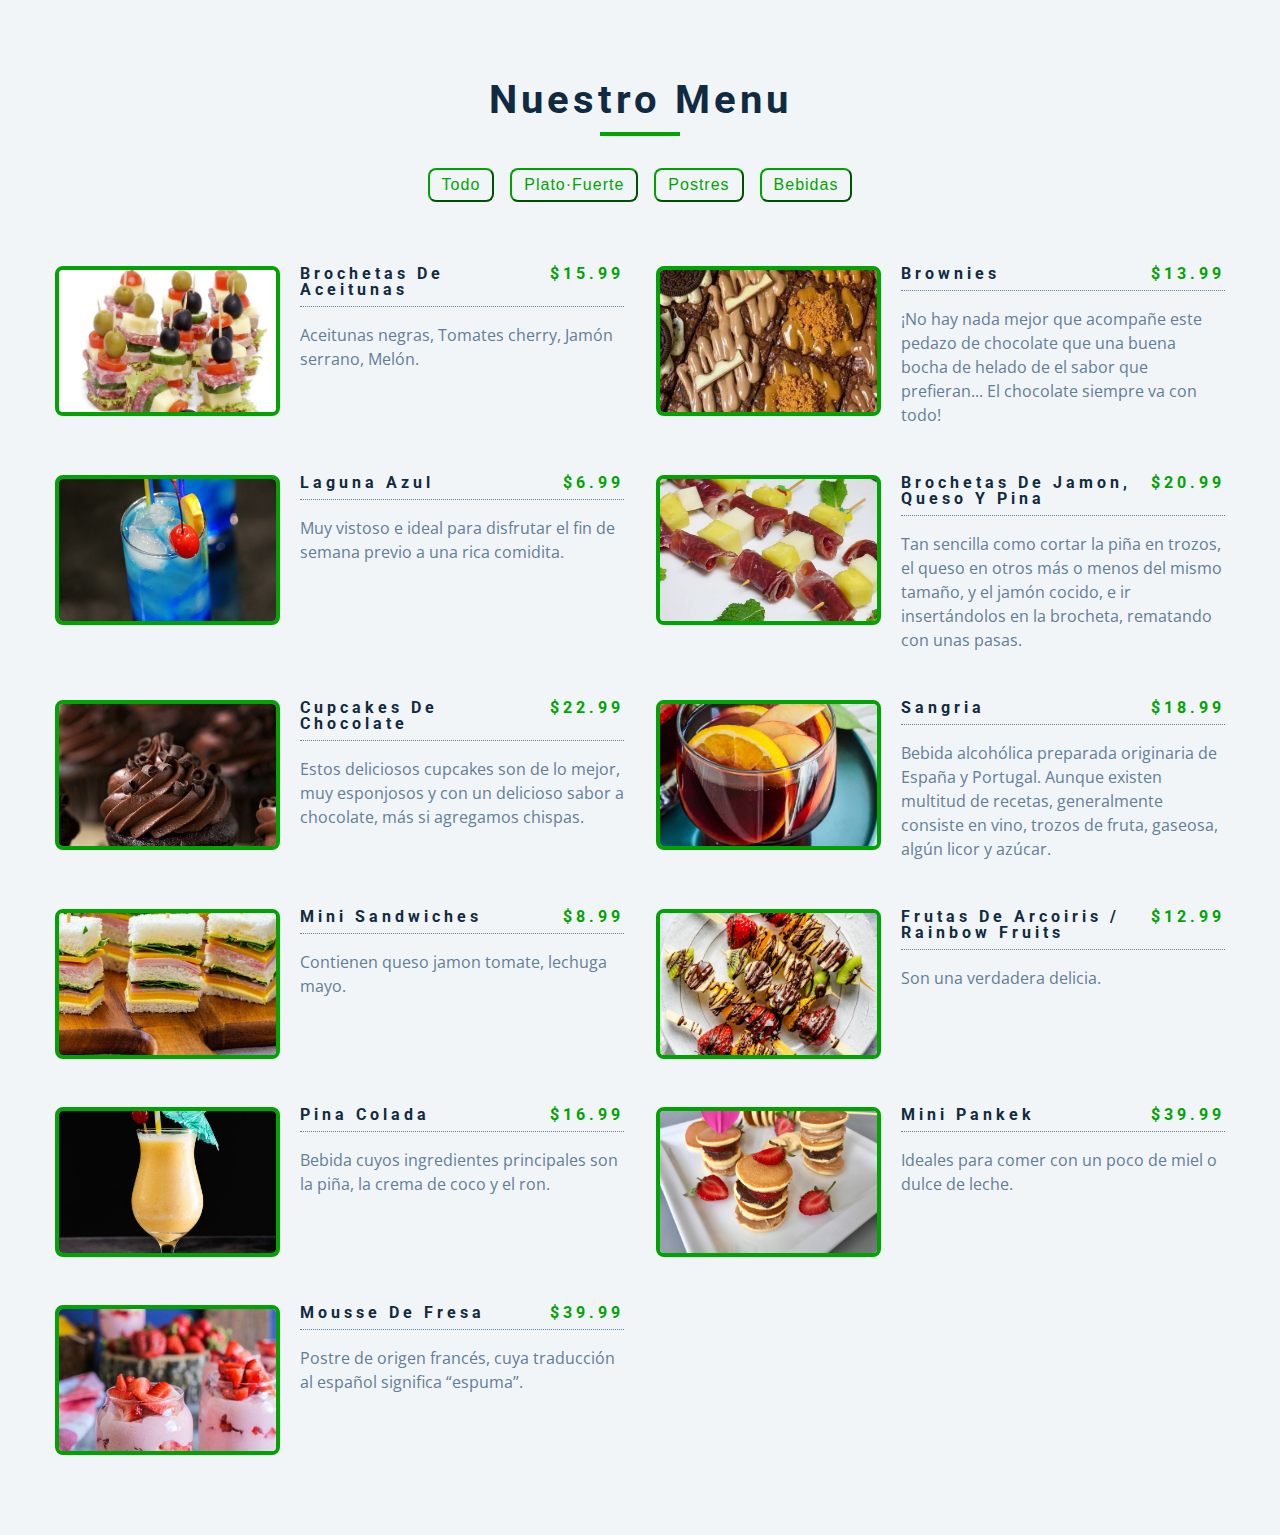
==== commit 7582691c: "Update index.html" ====
--- a/index.html
+++ b/index.html
@@ -6,7 +6,7 @@
     <!-- font awesome -->
     <link rel="stylesheet" href="all.min.css">
     <!-- styles -->
-    <link rel="stylesheet" href="styles.css">
+    <link rel="stylesheet" href="estilos.css">
   </head>
   <body>
     <section class="menu">
--- a/estilos.css
+++ b/estilos.css
@@ -0,0 +1,264 @@
+/*
+=============== 
+Fonts
+===============
+*/
+@import url("https://fonts.googleapis.com/css?family=Open+Sans|Roboto:400,700&display=swap");
+
+/*
+=============== 
+Variables
+===============
+*/
+
+:root {
+  /* dark shades of primary color*/
+  --clr-primary-1: hsl(205, 86%, 17%);
+  --clr-primary-2: hsl(205, 77%, 27%);
+  --clr-primary-3: hsl(205, 72%, 37%);
+  --clr-primary-4: hsl(205, 63%, 48%);
+  /* primary/main color */
+  --clr-primary-5: #49a6e9;
+  /* lighter shades of primary color */
+  --clr-primary-6: hsl(205, 89%, 70%);
+  --clr-primary-7: hsl(205, 90%, 76%);
+  --clr-primary-8: hsl(205, 86%, 81%);
+  --clr-primary-9: hsl(205, 90%, 88%);
+  --clr-primary-10: hsl(205, 100%, 96%);
+  /* darkest grey - used for headings */
+  --clr-grey-1: hsl(209, 61%, 16%);
+  --clr-grey-2: hsl(211, 39%, 23%);
+  --clr-grey-3: hsl(209, 34%, 30%);
+  --clr-grey-4: hsl(209, 28%, 39%);
+  /* grey used for paragraphs */
+  --clr-grey-5: hsl(210, 22%, 49%);
+  --clr-grey-6: hsl(209, 23%, 60%);
+  --clr-grey-7: hsl(211, 27%, 70%);
+  --clr-grey-8: hsl(210, 31%, 80%);
+  --clr-grey-9: hsl(212, 33%, 89%);
+  --clr-grey-10: hsl(210, 36%, 96%);
+  --clr-white: #fff;
+  --clr-red-dark: hsl(360, 67%, 44%);
+  --clr-red-light: hsl(360, 71%, 66%);
+  --clr-green-dark: hsl(125, 67%, 44%);
+  --clr-green-light: hsl(125, 71%, 66%);
+  --clr-gold: #00a400;
+  --clr-black: #222;
+  --ff-primary: "Roboto", sans-serif;
+  --ff-secondary: "Open Sans", sans-serif;
+  --transition: all 0.3s linear;
+  --spacing: 0.25rem;
+  --radius: 0.5rem;
+  --light-shadow: 0 5px 15px rgba(0, 0, 0, 0.1);
+  --dark-shadow: 0 5px 15px rgba(0, 0, 0, 0.2);
+  --max-width: 1170px;
+  --fixed-width: 620px;
+}
+/*
+=============== 
+Global Styles
+===============
+*/
+
+*,
+::after,
+::before {
+  margin: 0;
+  padding: 0;
+  box-sizing: border-box;
+}
+body {
+  font-family: var(--ff-secondary);
+  background: var(--clr-grey-10);
+  color: var(--clr-grey-1);
+  line-height: 1.5;
+  font-size: 0.875rem;
+}
+ul {
+  list-style-type: none;
+}
+a {
+  text-decoration: none;
+}
+img:not(.logo) {
+  width: 100%;
+}
+img {
+  display: block;
+}
+
+h1,
+h2,
+h3,
+h4 {
+  letter-spacing: var(--spacing);
+  text-transform: capitalize;
+  line-height: 1.25;
+  margin-bottom: 0.75rem;
+  font-family: var(--ff-primary);
+}
+h1 {
+  font-size: 3rem;
+}
+h2 {
+  font-size: 2rem;
+}
+h3 {
+  font-size: 1.25rem;
+}
+h4 {
+  font-size: 0.875rem;
+}
+p {
+  margin-bottom: 1.25rem;
+  color: var(--clr-grey-5);
+}
+@media screen and (min-width: 800px) {
+  h1 {
+    font-size: 4rem;
+  }
+  h2 {
+    font-size: 2.5rem;
+  }
+  h3 {
+    font-size: 1.75rem;
+  }
+  h4 {
+    font-size: 1rem;
+  }
+  body {
+    font-size: 1rem;
+  }
+  h1,
+  h2,
+  h3,
+  h4 {
+    line-height: 1;
+  }
+}
+/*  global classes */
+
+.btn {
+  text-transform: uppercase;
+  background: transparent;
+  color: var(--clr-black);
+  padding: 0.375rem 0.75rem;
+  letter-spacing: var(--spacing);
+  display: inline-block;
+  transition: var(--transition);
+  font-size: 0.875rem;
+  border: 2px solid var(--clr-black);
+  cursor: pointer;
+  box-shadow: 0 1px 3px rgba(0, 0, 0, 0.2);
+  border-radius: var(--radius);
+}
+.btn:hover {
+  color: var(--clr-white);
+  background: var(--clr-black);
+}
+/* section */
+.section {
+  padding: 5rem 0;
+}
+
+main {
+  min-height: 100vh;
+  display: grid;
+  place-items: center;
+}
+/*
+=============== 
+Menu
+===============
+*/
+
+.menu {
+  padding: 5rem 0;
+}
+.title {
+  text-align: center;
+  margin-bottom: 2rem;
+}
+.underline {
+  width: 5rem;
+  height: 0.25rem;
+  background: var(--clr-gold);
+  margin-left: auto;
+  margin-right: auto;
+}
+.btn-container {
+  margin-bottom: 4rem;
+  display: flex;
+  justify-content: center;
+}
+.filter-btn {
+  background: transparent;
+  border-color: var(--clr-gold);
+  font-size: 1rem;
+  text-transform: capitalize;
+  margin: 0 0.5rem;
+  letter-spacing: 1px;
+  border-radius: var(--radius);
+  padding: 0.375rem 0.75rem;
+  color: var(--clr-gold);
+  cursor: pointer;
+  transition: var(--transition);
+}
+.filter-btn:hover {
+  background: var(--clr-gold);
+  color: var(--clr-white);
+}
+.section-center {
+  width: 90vw;
+  margin: 0 auto;
+  max-width: 1170px;
+  display: grid;
+  gap: 3rem 2rem;
+  justify-items: center;
+}
+.menu-item {
+  display: grid;
+  gap: 1rem 2rem;
+  max-width: 25rem;
+}
+.photo {
+  object-fit: cover;
+  height: 200px;
+  border: 0.25rem solid var(--clr-gold);
+  border-radius: var(--radius);
+}
+.item-info header {
+  display: flex;
+  justify-content: space-between;
+  border-bottom: 0.5px dotted var(--clr-grey-5);
+}
+.item-info h4 {
+  margin-bottom: 0.5rem;
+}
+.price {
+  color: var(--clr-gold);
+}
+.item-text {
+  margin-bottom: 0;
+  padding-top: 1rem;
+}
+
+@media screen and (min-width: 768px) {
+  .menu-item {
+    grid-template-columns: 225px 1fr;
+    gap: 0 1.25rem;
+    max-width: 40rem;
+  }
+  .photo {
+    height: 175px;
+  }
+}
+@media screen and (min-width: 1200px) {
+  .section-center {
+    width: 95vw;
+    grid-template-columns: 1fr 1fr;
+  }
+  .photo {
+    height: 150px;
+  }
+}
